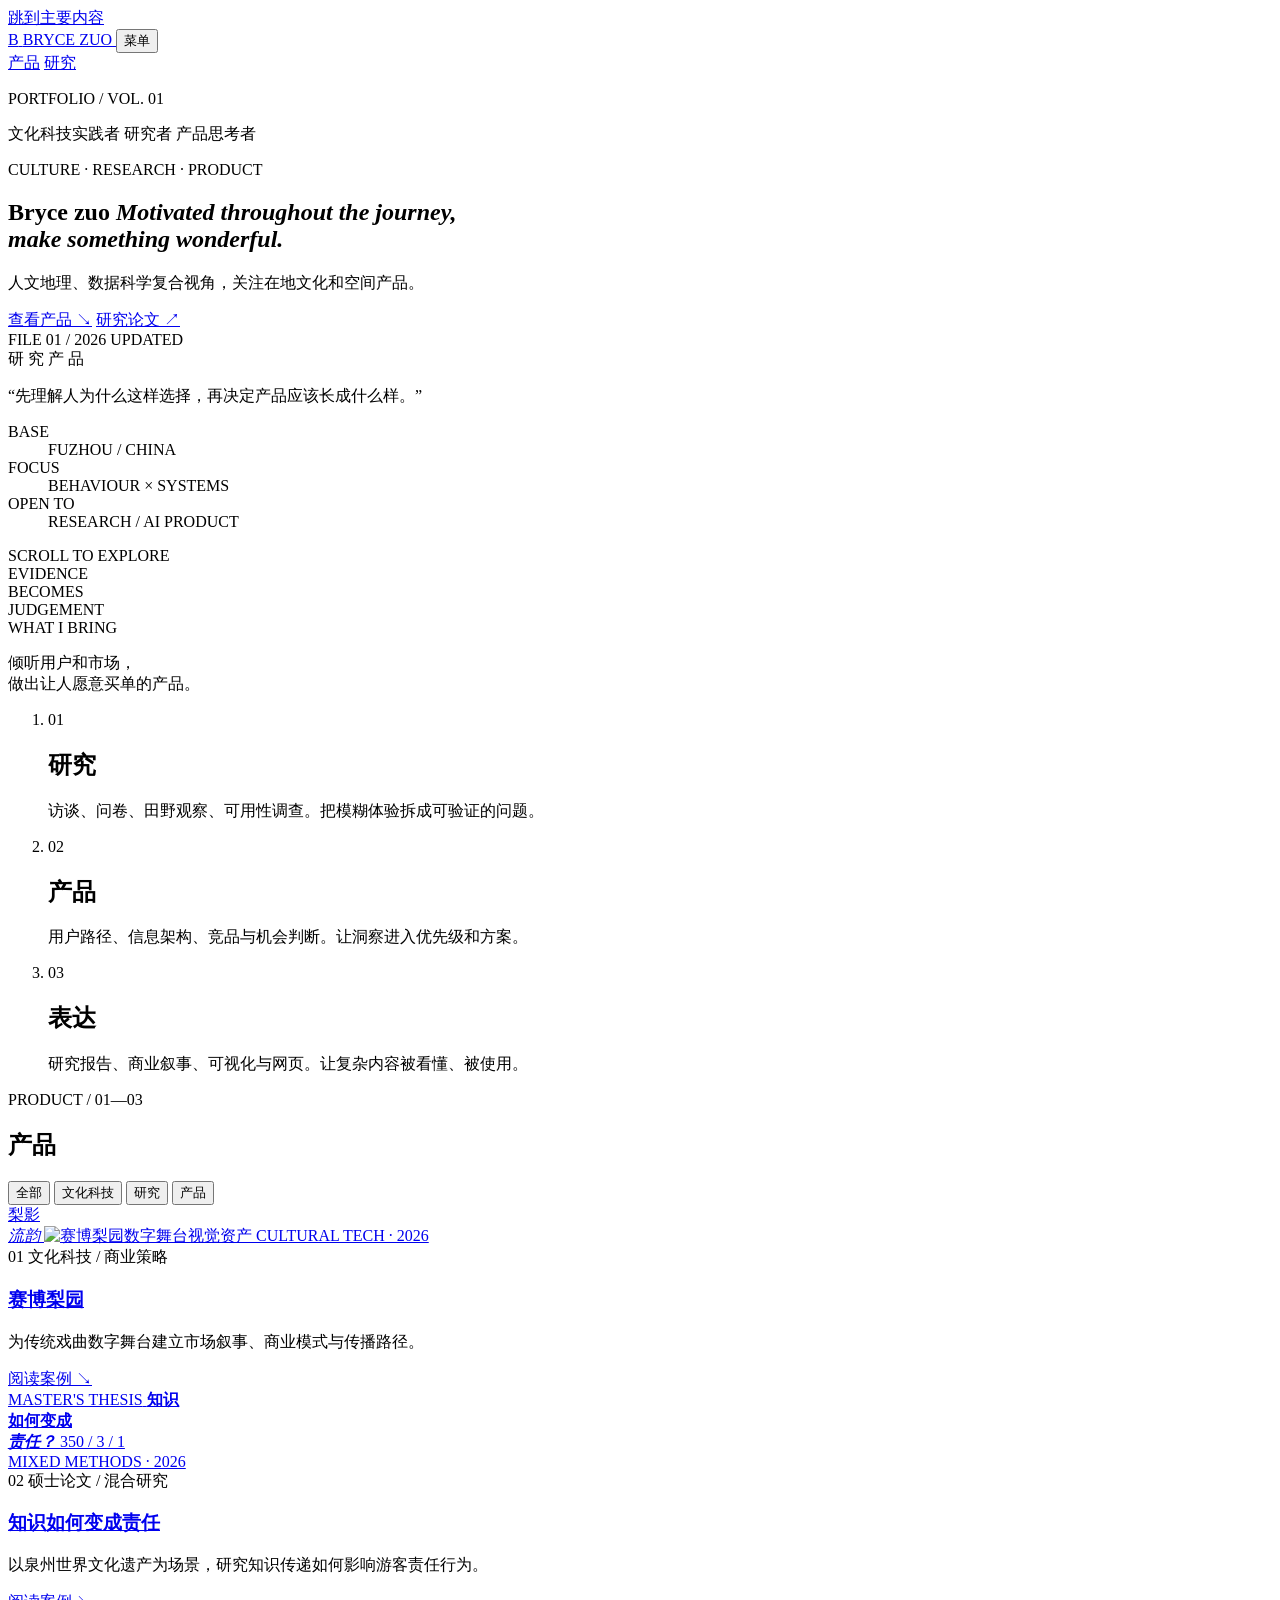
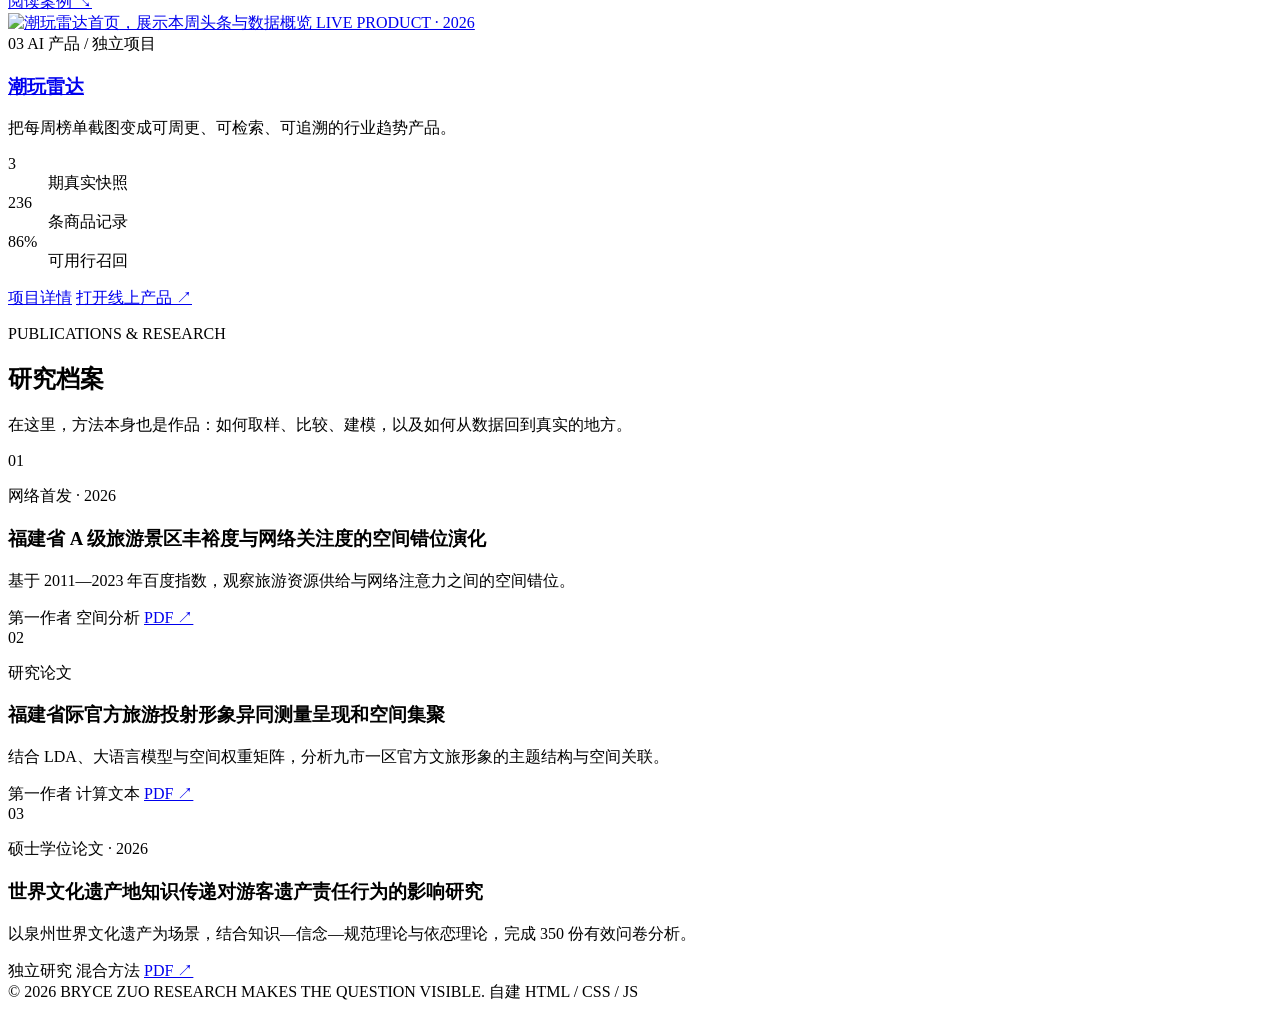
==== index.html @ c445d7d6 "Create index.html" ====
<!doctype html>
<html lang="zh-CN">
<head>
  <meta charset="utf-8">
  <meta name="viewport" content="width=device-width, initial-scale=1">
  <meta name="description" content="Bryce zuo 的个人作品集：文化、研究与产品。">
  <meta name="theme-color" content="#efe9db">
  <title>Bryce zuo｜文化、研究与产品</title>
  <link rel="icon" href="assets/favicon.svg" type="image/svg+xml">
  <link rel="stylesheet" href="assets/styles.css">
</head>
<body>
  <a class="skip-link" href="#main">跳到主要内容</a>

  <header class="site-header">
    <a class="brand" href="index.html" aria-label="Bryce zuo 作品集首页">
      <span class="brand-mark">B</span>
      <span class="brand-name">BRYCE ZUO</span>
    </a>
    <button class="menu-toggle" type="button" aria-expanded="false" aria-controls="site-nav">
      <span>菜单</span>
      <span class="menu-icon" aria-hidden="true"></span>
    </button>
    <nav class="site-nav" id="site-nav" aria-label="主导航">
      <a href="#work">产品</a>
      <a href="#research">研究</a>
    </nav>
    <p class="header-index" aria-hidden="true">PORTFOLIO / VOL. 01</p>
  </header>

  <main id="main">
    <section class="hero" aria-labelledby="hero-title">
      <div class="hero-grid">
        <div class="hero-kicker reveal">
          <span>文化科技实践者</span>
          <span>研究者</span>
          <span>产品思考者</span>
        </div>
        <div class="hero-copy">
          <p class="eyebrow reveal">CULTURE · RESEARCH · PRODUCT</p>
          <h1 id="hero-title" class="hero-title">
            <span class="hero-name reveal">Bryce zuo</span>
            <em class="reveal">Motivated throughout the journey,<br>make something wonderful.</em>
          </h1>
          <p class="hero-summary reveal">人文地理、数据科学复合视角，关注在地文化和空间产品。</p>
          <div class="hero-actions reveal">
            <a class="text-link text-link--strong" href="#work">查看产品 <span aria-hidden="true">↘</span></a>
            <a class="text-link" href="#research">研究论文 <span aria-hidden="true">↗</span></a>
          </div>
        </div>

        <aside class="hero-dossier reveal" aria-label="作品集摘要">
          <div class="dossier-top">
            <span>FILE 01 / 2026</span>
            <span class="live-dot"><i aria-hidden="true"></i> UPDATED</span>
          </div>
          <div class="dossier-seal" aria-hidden="true">
            <span>研</span>
            <span>究</span>
            <span>产</span>
            <span>品</span>
          </div>
          <p class="dossier-quote">“先理解人为什么这样选择，再决定产品应该长成什么样。”</p>
          <dl class="dossier-facts">
            <div><dt>BASE</dt><dd>FUZHOU / CHINA</dd></div>
            <div><dt>FOCUS</dt><dd>BEHAVIOUR × SYSTEMS</dd></div>
            <div><dt>OPEN TO</dt><dd>RESEARCH / AI PRODUCT</dd></div>
          </dl>
        </aside>

        <div class="hero-scroll reveal" aria-hidden="true">
          <span>SCROLL TO EXPLORE</span>
          <i></i>
        </div>
      </div>
      <div class="hero-watermark" aria-hidden="true">EVIDENCE<br>BECOMES<br>JUDGEMENT</div>
    </section>

    <section class="proof-strip" aria-label="能力证据">
      <div class="proof-intro reveal">
        <span>WHAT I BRING</span>
        <p>倾听用户和市场，<br>做出让人愿意买单的产品。</p>
      </div>
      <ol class="proof-list">
        <li class="reveal">
          <span class="proof-no">01</span>
          <h2>研究</h2>
          <p>访谈、问卷、田野观察、可用性调查。把模糊体验拆成可验证的问题。</p>
        </li>
        <li class="reveal">
          <span class="proof-no">02</span>
          <h2>产品</h2>
          <p>用户路径、信息架构、竞品与机会判断。让洞察进入优先级和方案。</p>
        </li>
        <li class="reveal">
          <span class="proof-no">03</span>
          <h2>表达</h2>
          <p>研究报告、商业叙事、可视化与网页。让复杂内容被看懂、被使用。</p>
        </li>
      </ol>
    </section>

    <section class="work-section" id="work" aria-labelledby="work-title">
      <div class="section-head">
        <div>
          <p class="eyebrow reveal">PRODUCT / 01—03</p>
          <h2 id="work-title" class="section-title reveal">产品</h2>
        </div>
        <div class="filter-bar reveal" role="group" aria-label="筛选产品">
          <button class="filter-button is-active" type="button" data-filter="all" aria-pressed="true">全部</button>
          <button class="filter-button" type="button" data-filter="culture" aria-pressed="false">文化科技</button>
          <button class="filter-button" type="button" data-filter="research" aria-pressed="false">研究</button>
          <button class="filter-button" type="button" data-filter="product" aria-pressed="false">产品</button>
        </div>
      </div>

      <div class="project-grid">
        <article class="project-card project-card--culture reveal" data-category="culture">
          <a class="project-visual project-visual--cyber" href="work/cyber-liyuan.html">
            <span class="cyber-title" aria-hidden="true">梨影<br><em>流韵</em></span>
            <img src="assets/img/cyber-Image12.webp" alt="赛博梨园数字舞台视觉资产">
            <span class="project-visual-label">CULTURAL TECH · 2026</span>
          </a>
          <div class="project-body">
            <div class="project-topline">
              <span class="project-no">01</span>
              <span>文化科技 / 商业策略</span>
            </div>
            <h3><a href="work/cyber-liyuan.html">赛博梨园</a></h3>
            <p>为传统戏曲数字舞台建立市场叙事、商业模式与传播路径。</p>
            <div class="project-links">
              <a class="text-link text-link--strong" href="work/cyber-liyuan.html">阅读案例 <span aria-hidden="true">↘</span></a>
            </div>
          </div>
        </article>

        <article class="project-card project-card--research reveal" data-category="research">
          <a class="project-visual project-visual--thesis" href="work/heritage.html">
            <div class="thesis-poster" aria-hidden="true">
              <span class="thesis-label">MASTER'S THESIS</span>
              <strong>知识<br>如何变成<br><em>责任？</em></strong>
              <span class="thesis-code">350 / 3 / 1</span>
            </div>
            <span class="project-visual-label">MIXED METHODS · 2026</span>
          </a>
          <div class="project-body">
            <div class="project-topline">
              <span class="project-no">02</span>
              <span>硕士论文 / 混合研究</span>
            </div>
            <h3><a href="work/heritage.html">知识如何变成责任</a></h3>
            <p>以泉州世界文化遗产为场景，研究知识传递如何影响游客责任行为。</p>
            <div class="project-links">
              <a class="text-link text-link--strong" href="work/heritage.html">阅读案例 <span aria-hidden="true">↘</span></a>
            </div>
          </div>
        </article>

        <article class="project-card project-card--feature reveal" data-category="product">
          <a class="project-visual project-visual--toy" href="work/toy-radar.html">
            <img src="assets/img/toy-radar-home.png" alt="潮玩雷达首页，展示本周头条与数据概览">
            <span class="project-visual-label">LIVE PRODUCT · 2026</span>
          </a>
          <div class="project-body">
            <div class="project-topline">
              <span class="project-no">03</span>
              <span>AI 产品 / 独立项目</span>
            </div>
            <h3><a href="work/toy-radar.html">潮玩雷达</a></h3>
            <p>把每周榜单截图变成可周更、可检索、可追溯的行业趋势产品。</p>
            <dl class="project-metrics">
              <div><dt>3</dt><dd>期真实快照</dd></div>
              <div><dt>236</dt><dd>条商品记录</dd></div>
              <div><dt>86%</dt><dd>可用行召回</dd></div>
            </dl>
            <div class="project-links">
              <a class="text-link text-link--strong" href="work/toy-radar.html">项目详情</a>
              <a class="text-link" href="https://coldplayyys.github.io/toy-radar/" target="_blank" rel="noreferrer">打开线上产品 ↗</a>
            </div>
          </div>
        </article>
      </div>
    </section>

    <section class="research-section" id="research" aria-labelledby="research-title">
      <div class="section-head section-head--research">
        <div>
          <p class="eyebrow reveal">PUBLICATIONS & RESEARCH</p>
          <h2 id="research-title" class="section-title reveal">研究档案</h2>
        </div>
        <p class="section-deck reveal">在这里，方法本身也是作品：如何取样、比较、建模，以及如何从数据回到真实的地方。</p>
      </div>
      <div class="research-list">
        <article class="research-item reveal">
          <span class="research-no">01</span>
          <div class="research-main">
            <p class="research-status">网络首发 · 2026</p>
            <h3>福建省 A 级旅游景区丰裕度与网络关注度的空间错位演化</h3>
            <p>基于 2011—2023 年百度指数，观察旅游资源供给与网络注意力之间的空间错位。</p>
          </div>
          <div class="research-meta">
            <span>第一作者</span>
            <span>空间分析</span>
            <a href="assets/docs/spatial-mismatch-paper.pdf" target="_blank">PDF ↗</a>
          </div>
        </article>
        <article class="research-item reveal">
          <span class="research-no">02</span>
          <div class="research-main">
            <p class="research-status">研究论文</p>
            <h3>福建省际官方旅游投射形象异同测量呈现和空间集聚</h3>
            <p>结合 LDA、大语言模型与空间权重矩阵，分析九市一区官方文旅形象的主题结构与空间关联。</p>
          </div>
          <div class="research-meta">
            <span>第一作者</span>
            <span>计算文本</span>
            <a href="assets/docs/tourism-image-paper.pdf" target="_blank">PDF ↗</a>
          </div>
        </article>
        <article class="research-item reveal">
          <span class="research-no">03</span>
          <div class="research-main">
            <p class="research-status">硕士学位论文 · 2026</p>
            <h3>世界文化遗产地知识传递对游客遗产责任行为的影响研究</h3>
            <p>以泉州世界文化遗产为场景，结合知识—信念—规范理论与依恋理论，完成 350 份有效问卷分析。</p>
          </div>
          <div class="research-meta">
            <span>独立研究</span>
            <span>混合方法</span>
            <a href="assets/docs/local-knowledge-paper.pdf" target="_blank">PDF ↗</a>
          </div>
        </article>
      </div>
    </section>

  </main>

  <footer class="site-footer">
    <span>© <span id="year">2026</span> BRYCE ZUO</span>
    <span>RESEARCH MAKES THE QUESTION VISIBLE.</span>
    <span>自建 HTML / CSS / JS</span>
  </footer>

  <script src="assets/script.js"></script>
</body>
</html>
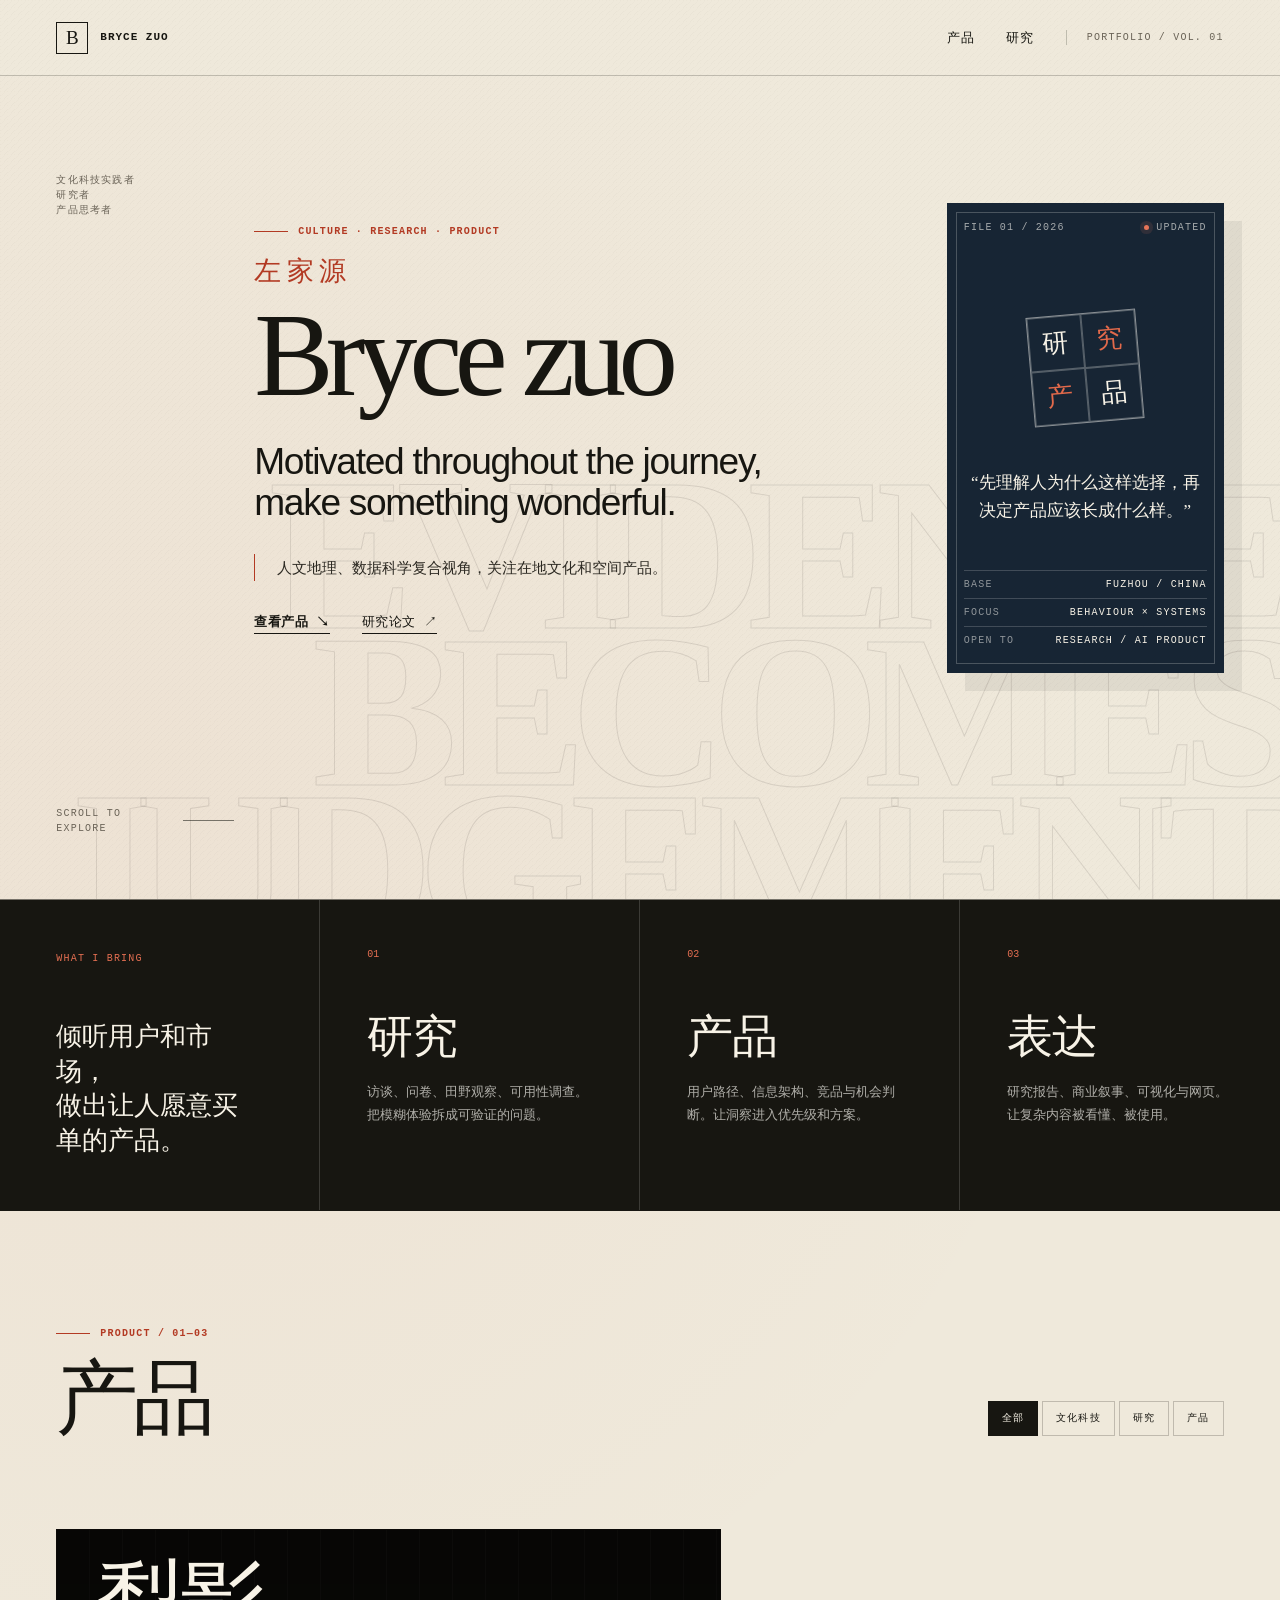
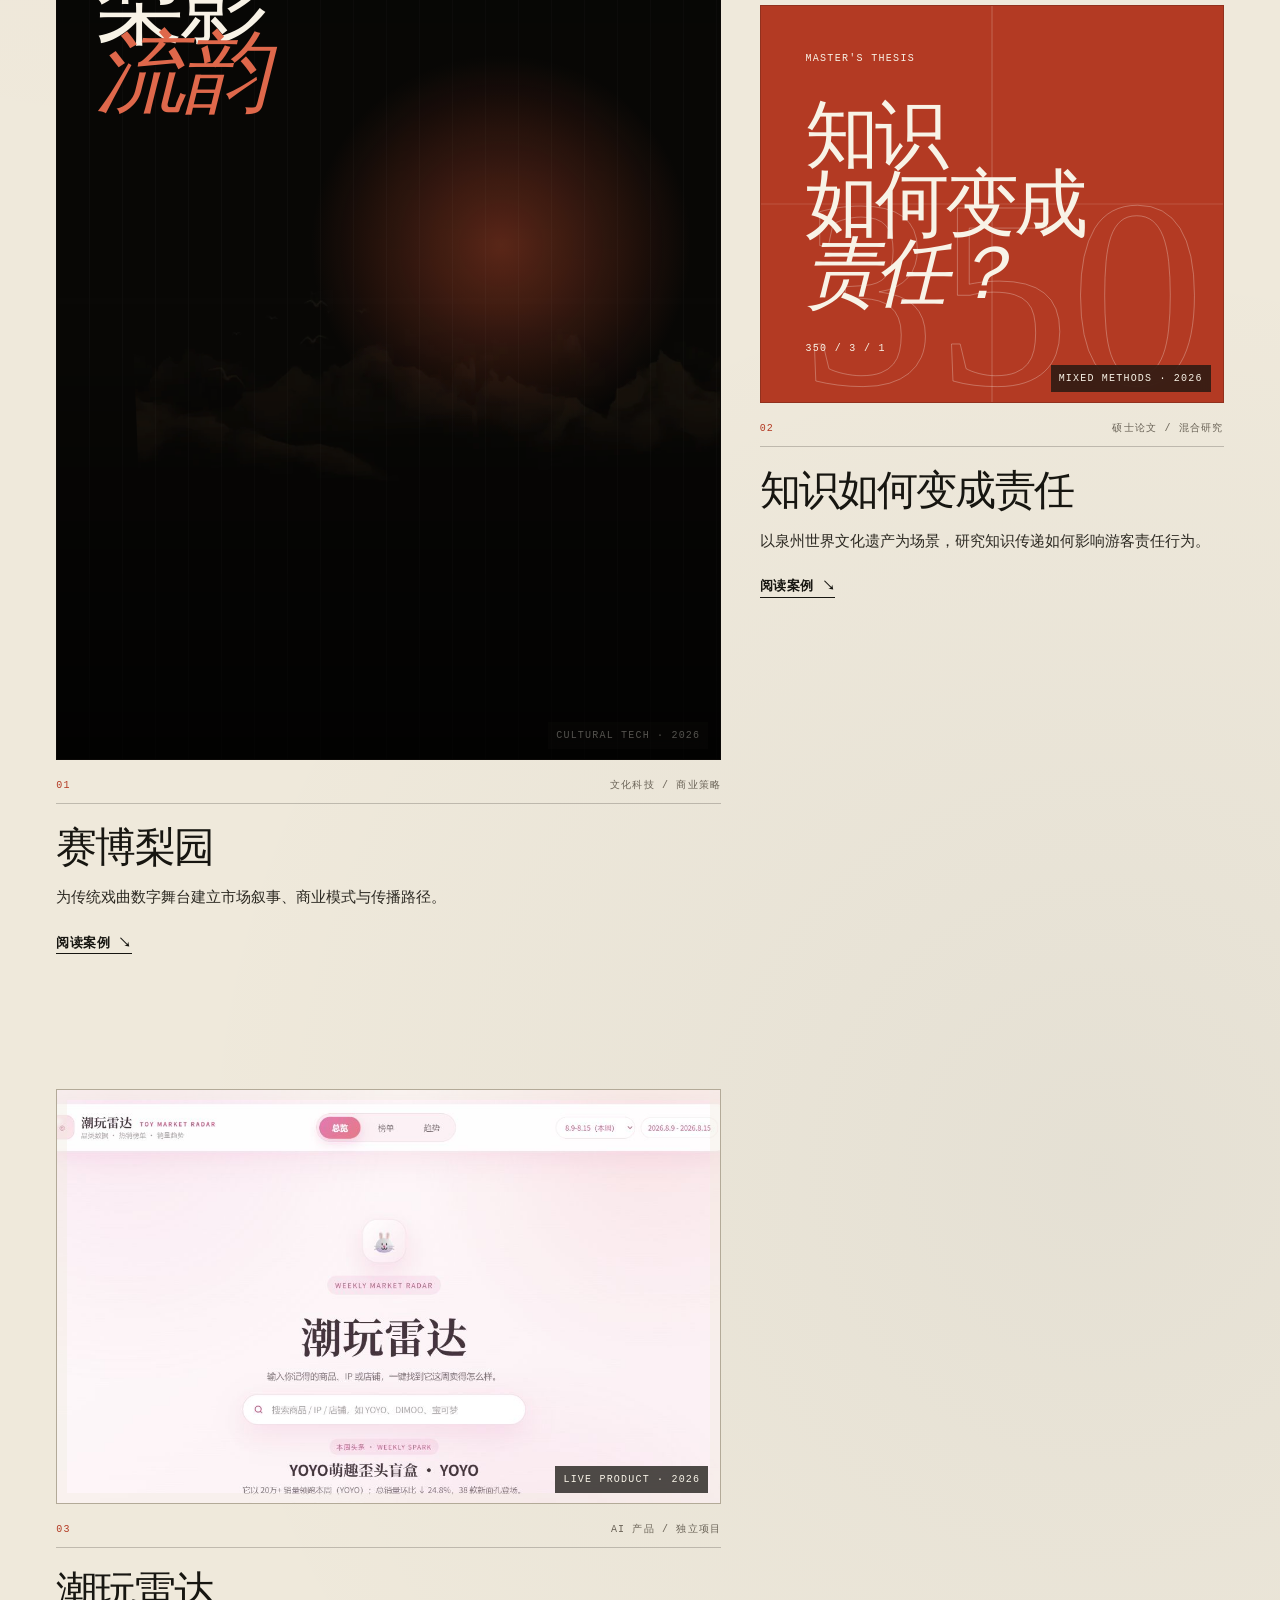
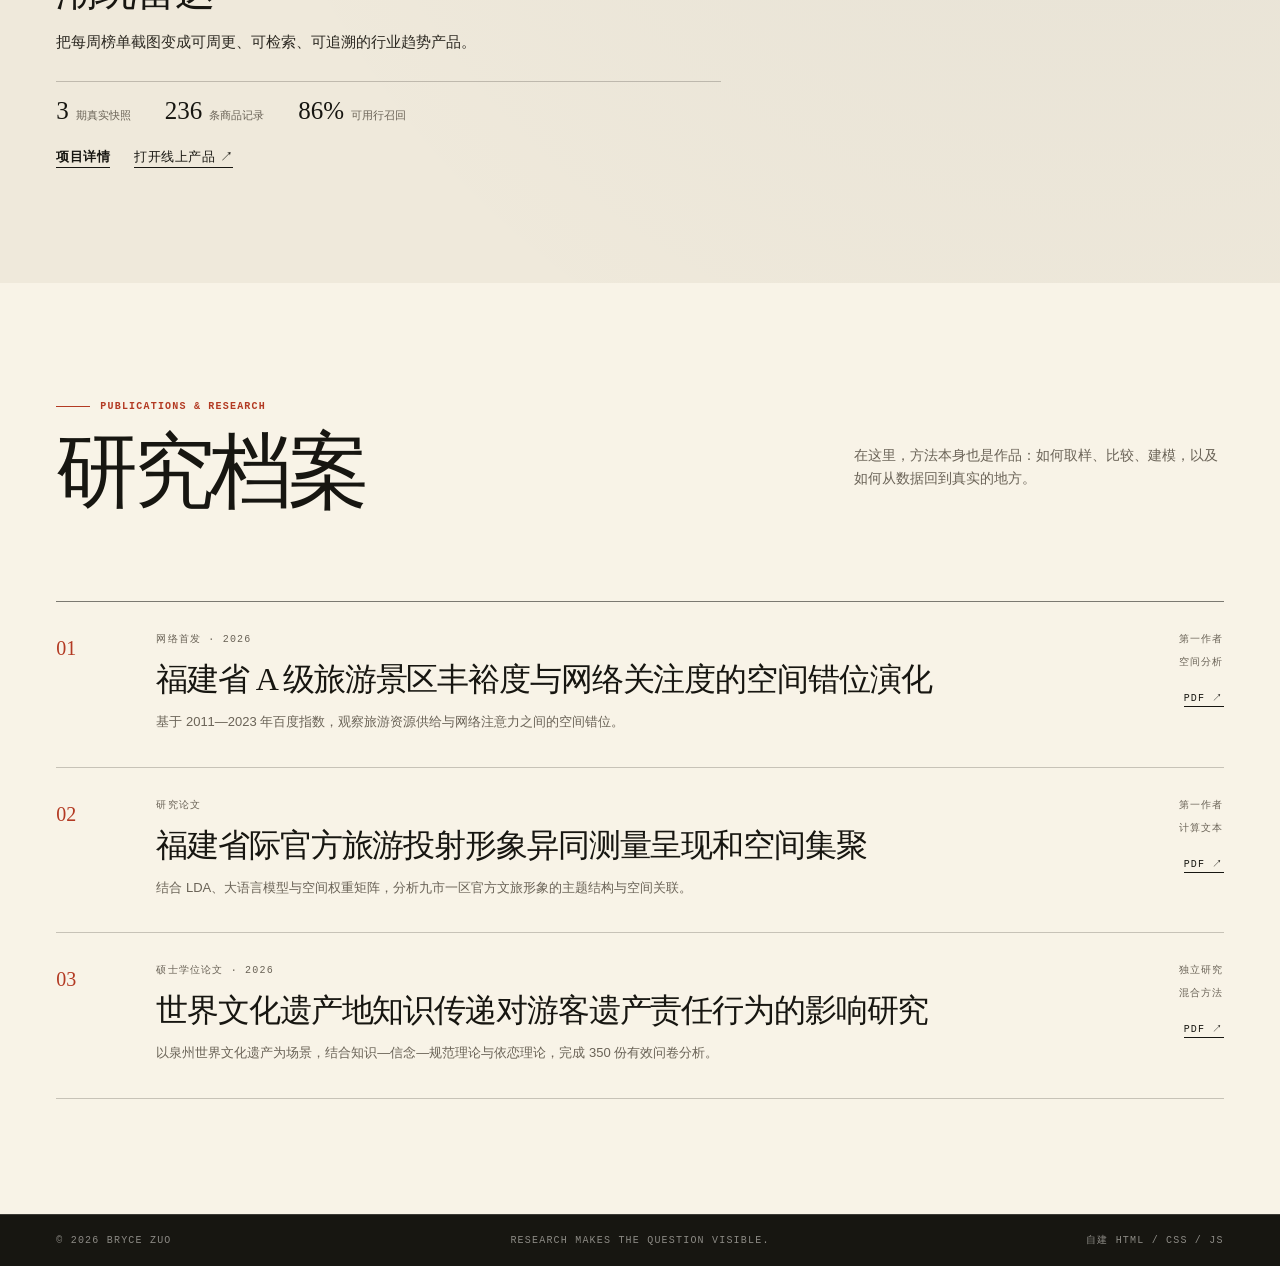
==== commit dbdba091: "Update index.html" ====
--- a/index.html
+++ b/index.html
@@ -39,6 +39,7 @@
         <div class="hero-copy">
           <p class="eyebrow reveal">CULTURE · RESEARCH · PRODUCT</p>
           <h1 id="hero-title" class="hero-title">
+            <span class="hero-cn reveal" style="display:block; margin-bottom:16px; font-family:var(--serif); font-size:clamp(1.25rem,2.1vw,1.95rem); font-weight:500; letter-spacing:0.2em; color:var(--accent);">左家源</span>
             <span class="hero-name reveal">Bryce zuo</span>
             <em class="reveal">Motivated throughout the journey,<br>make something wonderful.</em>
           </h1>
--- a/assets/styles.css
+++ b/assets/styles.css
@@ -0,0 +1,2020 @@
+:root {
+  --paper: #efe9db;
+  --paper-light: #f8f3e7;
+  --paper-deep: #dfd4bf;
+  --ink: #171611;
+  --ink-soft: #2c2922;
+  --muted: #6a6357;
+  --line: rgba(23, 22, 17, 0.22);
+  --line-strong: rgba(23, 22, 17, 0.55);
+  --accent: #b33a23;
+  --accent-dark: #9d2e1b;
+  --blue: #24384b;
+  --blue-deep: #172534;
+  --sand: #b19768;
+  --white: #fffdf7;
+  --serif: "Iowan Old Style", "Noto Serif CJK SC", "Source Han Serif SC", "Songti SC", STSong, SimSun, serif;
+  --sans: Optima, Candara, "Avenir Next", "PingFang SC", "Microsoft YaHei", sans-serif;
+  --mono: "Cascadia Mono", "SFMono-Regular", Consolas, monospace;
+  --page-pad: clamp(20px, 4.4vw, 72px);
+  --header-h: 76px;
+  --ease: cubic-bezier(0.22, 1, 0.36, 1);
+}
+
+*,
+*::before,
+*::after {
+  box-sizing: border-box;
+}
+
+html {
+  scroll-behavior: smooth;
+  scroll-padding-top: calc(var(--header-h) + 20px);
+}
+
+body {
+  margin: 0;
+  color: var(--ink);
+  background:
+    radial-gradient(circle at 13% 18%, rgba(200, 71, 46, 0.045), transparent 25%),
+    radial-gradient(circle at 86% 62%, rgba(36, 56, 75, 0.05), transparent 31%),
+    var(--paper);
+  font-family: var(--sans);
+  font-size: 16px;
+  line-height: 1.65;
+  text-rendering: optimizeLegibility;
+  overflow-x: hidden;
+}
+
+body::before {
+  content: "";
+  position: fixed;
+  inset: 0;
+  pointer-events: none;
+  z-index: 1000;
+  opacity: 0.19;
+  background-image:
+    repeating-radial-gradient(circle at 0 0, transparent 0, rgba(20, 18, 13, 0.12) 0.55px, transparent 0.9px, transparent 4px);
+  background-size: 7px 7px;
+  mix-blend-mode: multiply;
+}
+
+::selection {
+  color: var(--white);
+  background: var(--accent);
+}
+
+img {
+  display: block;
+  max-width: 100%;
+}
+
+a {
+  color: inherit;
+  text-decoration: none;
+}
+
+button,
+input,
+textarea {
+  font: inherit;
+}
+
+button {
+  color: inherit;
+}
+
+h1,
+h2,
+h3,
+p,
+dl,
+dd {
+  margin: 0;
+}
+
+ul,
+ol {
+  margin: 0;
+  padding: 0;
+  list-style: none;
+}
+
+.skip-link {
+  position: fixed;
+  top: 10px;
+  left: 10px;
+  z-index: 1200;
+  padding: 10px 14px;
+  color: var(--white);
+  background: var(--ink);
+  transform: translateY(-150%);
+  transition: transform 180ms ease;
+}
+
+.skip-link:focus {
+  transform: translateY(0);
+}
+
+.site-header {
+  position: sticky;
+  top: 0;
+  z-index: 100;
+  height: var(--header-h);
+  display: grid;
+  grid-template-columns: auto 1fr auto;
+  align-items: center;
+  gap: 32px;
+  padding: 0 var(--page-pad);
+  background: rgba(239, 233, 219, 0.9);
+  border-bottom: 1px solid var(--line);
+  backdrop-filter: blur(14px);
+}
+
+.brand {
+  display: inline-flex;
+  align-items: center;
+  gap: 12px;
+  min-width: max-content;
+}
+
+.brand-mark {
+  width: 32px;
+  height: 32px;
+  display: grid;
+  place-items: center;
+  border: 1px solid var(--ink);
+  font-family: var(--serif);
+  font-size: 19px;
+  line-height: 1;
+  transition: color 220ms ease, background 220ms ease;
+}
+
+.brand:hover .brand-mark,
+.brand:focus-visible .brand-mark {
+  color: var(--paper-light);
+  background: var(--ink);
+}
+
+.brand-name,
+.header-index,
+.eyebrow,
+.hero-kicker,
+.proof-intro > span,
+.project-topline,
+.project-visual-label,
+.dossier-top,
+.dossier-facts,
+.hero-scroll,
+.site-footer,
+.filter-button,
+.process-no,
+.research-status,
+.research-meta,
+.contact-top,
+.case-meta,
+.case-aside,
+.case-kicker,
+.case-bottom-nav {
+  font-family: var(--mono);
+  font-size: 10px;
+  letter-spacing: 0.12em;
+  line-height: 1.5;
+  text-transform: uppercase;
+}
+
+.brand-name {
+  font-size: 11px;
+  font-weight: 700;
+  letter-spacing: 0.09em;
+}
+
+.site-nav {
+  justify-self: end;
+  display: flex;
+  align-items: center;
+  gap: clamp(18px, 2.4vw, 36px);
+}
+
+.site-nav a {
+  position: relative;
+  font-size: 13px;
+  letter-spacing: 0.08em;
+}
+
+.site-nav a::after {
+  content: "";
+  position: absolute;
+  left: 0;
+  right: 100%;
+  bottom: -6px;
+  height: 1px;
+  background: currentColor;
+  transition: right 240ms var(--ease);
+}
+
+.site-nav a:hover::after,
+.site-nav a:focus-visible::after {
+  right: 0;
+}
+
+.site-nav .nav-contact {
+  padding: 7px 14px;
+  color: var(--paper-light);
+  background: var(--ink);
+  border: 1px solid var(--ink);
+}
+
+.site-nav .nav-contact::after {
+  display: none;
+}
+
+.site-nav .nav-contact:hover,
+.site-nav .nav-contact:focus-visible {
+  color: var(--ink);
+  background: transparent;
+}
+
+.header-index {
+  justify-self: end;
+  padding-left: 20px;
+  color: var(--muted);
+  border-left: 1px solid var(--line);
+  white-space: nowrap;
+}
+
+.menu-toggle {
+  display: none;
+  margin-left: auto;
+  padding: 8px 0;
+  background: none;
+  border: 0;
+}
+
+.menu-icon,
+.menu-icon::before {
+  display: block;
+  width: 24px;
+  height: 1px;
+  background: currentColor;
+  transition: transform 220ms ease;
+}
+
+.menu-icon {
+  position: relative;
+}
+
+.menu-icon::before {
+  content: "";
+  position: absolute;
+  top: -7px;
+}
+
+.menu-toggle[aria-expanded="true"] .menu-icon {
+  transform: rotate(45deg);
+}
+
+.menu-toggle[aria-expanded="true"] .menu-icon::before {
+  top: 0;
+  transform: rotate(90deg);
+}
+
+.hero {
+  position: relative;
+  min-height: calc(100svh - var(--header-h));
+  padding: clamp(52px, 7vw, 108px) var(--page-pad) 46px;
+  overflow: hidden;
+  border-bottom: 1px solid var(--line-strong);
+}
+
+.hero-grid {
+  position: relative;
+  z-index: 2;
+  display: grid;
+  grid-template-columns: repeat(12, minmax(0, 1fr));
+  gap: 20px;
+  min-height: clamp(620px, calc(100svh - 230px), 820px);
+}
+
+.hero-kicker {
+  grid-column: 1 / 3;
+  align-self: start;
+  display: flex;
+  flex-direction: column;
+  padding-top: 7px;
+  color: var(--muted);
+}
+
+.hero-copy {
+  grid-column: 3 / 10;
+  align-self: center;
+  padding-bottom: 2vh;
+}
+
+.eyebrow {
+  display: flex;
+  align-items: center;
+  gap: 10px;
+  color: var(--accent);
+  font-weight: 700;
+}
+
+.eyebrow::before {
+  content: "";
+  width: 34px;
+  height: 1px;
+  background: currentColor;
+}
+
+.hero-title {
+  margin-top: 20px;
+  font-family: var(--serif);
+  font-weight: 500;
+  line-height: 0.93;
+  letter-spacing: -0.055em;
+}
+
+.hero-title > span {
+  display: block;
+  font-size: clamp(5.4rem, 12vw, 11.8rem);
+}
+
+.hero-title .hero-name {
+  font-size: clamp(4rem, 9.3vw, 9.6rem);
+  letter-spacing: -0.065em;
+  white-space: nowrap;
+}
+
+.hero-title em {
+  display: block;
+  margin-top: clamp(18px, 2.3vw, 34px);
+  max-width: 860px;
+  font-family: var(--sans);
+  font-size: clamp(1.65rem, 2.9vw, 3.05rem);
+  font-style: normal;
+  font-weight: 400;
+  line-height: 1.12;
+  letter-spacing: -0.035em;
+}
+
+.hero-summary {
+  max-width: 570px;
+  margin-top: 30px;
+  padding-left: 22px;
+  color: var(--ink-soft);
+  font-size: clamp(14px, 1.2vw, 17px);
+  line-height: 1.8;
+  border-left: 1px solid var(--accent);
+}
+
+.hero-actions {
+  display: flex;
+  flex-wrap: wrap;
+  gap: 12px 32px;
+  margin-top: 30px;
+}
+
+.text-link {
+  display: inline-flex;
+  align-items: center;
+  gap: 8px;
+  font-size: 13px;
+  letter-spacing: 0.04em;
+  border-bottom: 1px solid currentColor;
+  transition: color 180ms ease, border-color 180ms ease;
+}
+
+.text-link:hover,
+.text-link:focus-visible {
+  color: var(--accent);
+}
+
+.text-link--strong {
+  font-weight: 700;
+}
+
+.text-link span {
+  transition: transform 220ms var(--ease);
+}
+
+.text-link:hover span {
+  transform: translate(3px, 3px);
+}
+
+.hero-dossier {
+  grid-column: 10 / 13;
+  align-self: center;
+  position: relative;
+  min-height: 470px;
+  padding: 16px;
+  color: var(--paper-light);
+  background: var(--blue-deep);
+  border: 1px solid var(--blue-deep);
+  box-shadow: 18px 18px 0 rgba(23, 22, 17, 0.07);
+  transform: rotate(1.2deg);
+}
+
+.hero-dossier::after {
+  content: "";
+  position: absolute;
+  inset: 8px;
+  border: 1px solid rgba(255, 253, 247, 0.22);
+  pointer-events: none;
+}
+
+.dossier-top {
+  position: relative;
+  z-index: 2;
+  display: flex;
+  justify-content: space-between;
+  color: rgba(255, 253, 247, 0.62);
+}
+
+.live-dot {
+  display: inline-flex;
+  align-items: center;
+  gap: 7px;
+}
+
+.live-dot i {
+  width: 5px;
+  height: 5px;
+  background: #e57458;
+  border-radius: 50%;
+  box-shadow: 0 0 0 4px rgba(229, 116, 88, 0.12);
+}
+
+.dossier-seal {
+  display: grid;
+  grid-template-columns: repeat(2, 54px);
+  gap: 0;
+  width: max-content;
+  margin: 78px auto 46px;
+  border: 1px solid rgba(255, 253, 247, 0.5);
+  transform: rotate(-5deg);
+}
+
+.dossier-seal span {
+  width: 54px;
+  height: 54px;
+  display: grid;
+  place-items: center;
+  font-family: var(--serif);
+  font-size: 26px;
+  border: 1px solid rgba(255, 253, 247, 0.28);
+}
+
+.dossier-seal span:nth-child(2),
+.dossier-seal span:nth-child(3) {
+  color: #e36a4b;
+}
+
+.dossier-quote {
+  position: relative;
+  z-index: 2;
+  max-width: 245px;
+  margin: 0 auto 30px;
+  font-family: var(--serif);
+  font-size: 17px;
+  line-height: 1.65;
+  text-align: center;
+}
+
+.dossier-facts {
+  position: relative;
+  z-index: 2;
+  position: absolute;
+  left: 16px;
+  right: 16px;
+  bottom: 18px;
+}
+
+.dossier-facts div {
+  display: flex;
+  justify-content: space-between;
+  padding: 6px 0;
+  border-top: 1px solid rgba(255, 253, 247, 0.18);
+}
+
+.dossier-facts dt {
+  color: rgba(255, 253, 247, 0.52);
+}
+
+.dossier-facts dd {
+  text-align: right;
+}
+
+.hero-scroll {
+  grid-column: 1 / 3;
+  align-self: end;
+  display: flex;
+  align-items: center;
+  gap: 14px;
+  color: var(--muted);
+}
+
+.hero-scroll i {
+  width: 56px;
+  height: 1px;
+  background: var(--line-strong);
+}
+
+.hero-watermark {
+  position: absolute;
+  right: -0.03em;
+  bottom: -0.22em;
+  z-index: 0;
+  color: transparent;
+  font-family: var(--serif);
+  font-size: clamp(6rem, 17vw, 17rem);
+  font-weight: 700;
+  line-height: 0.72;
+  letter-spacing: -0.075em;
+  text-align: right;
+  -webkit-text-stroke: 1px rgba(23, 22, 17, 0.11);
+  pointer-events: none;
+}
+
+.proof-strip {
+  display: grid;
+  grid-template-columns: 3fr 9fr;
+  gap: 0;
+  color: var(--paper-light);
+  background: var(--ink);
+  border-bottom: 1px solid var(--ink);
+}
+
+.proof-intro {
+  display: flex;
+  flex-direction: column;
+  justify-content: space-between;
+  gap: 54px;
+  padding: clamp(34px, 4vw, 58px) var(--page-pad);
+  border-right: 1px solid rgba(255, 253, 247, 0.16);
+}
+
+.proof-intro > span {
+  color: #e46f52;
+}
+
+.proof-intro p {
+  max-width: 260px;
+  font-family: var(--serif);
+  font-size: clamp(20px, 2vw, 29px);
+  line-height: 1.35;
+}
+
+.proof-list {
+  display: grid;
+  grid-template-columns: repeat(3, 1fr);
+}
+
+.proof-list li {
+  min-height: 280px;
+  padding: clamp(28px, 3.7vw, 54px);
+  border-right: 1px solid rgba(255, 253, 247, 0.16);
+}
+
+.proof-list li:last-child {
+  border-right: 0;
+}
+
+.proof-no {
+  display: block;
+  color: #e46f52;
+  font-family: var(--mono);
+  font-size: 10px;
+}
+
+.proof-list h2 {
+  margin-top: 50px;
+  font-family: var(--serif);
+  font-size: clamp(34px, 3.6vw, 56px);
+  font-weight: 500;
+  line-height: 1;
+  letter-spacing: -0.04em;
+}
+
+.proof-list p {
+  max-width: 260px;
+  margin-top: 20px;
+  color: rgba(255, 253, 247, 0.66);
+  font-size: 13px;
+  line-height: 1.8;
+}
+
+.work-section,
+.research-section {
+  padding: clamp(84px, 9vw, 148px) var(--page-pad);
+}
+
+.section-head {
+  display: flex;
+  justify-content: space-between;
+  align-items: flex-end;
+  gap: 34px;
+  margin-bottom: clamp(50px, 7vw, 92px);
+}
+
+.section-title {
+  margin-top: 18px;
+  font-family: var(--serif);
+  font-size: clamp(3.1rem, 6.4vw, 7.3rem);
+  font-weight: 500;
+  line-height: 0.98;
+  letter-spacing: -0.06em;
+}
+
+.filter-bar {
+  display: flex;
+  flex-wrap: wrap;
+  gap: 4px;
+  padding-bottom: 3px;
+}
+
+.filter-button {
+  padding: 9px 13px;
+  background: transparent;
+  border: 1px solid var(--line);
+  cursor: pointer;
+  transition: color 180ms ease, background 180ms ease, border-color 180ms ease;
+}
+
+.filter-button:hover,
+.filter-button:focus-visible,
+.filter-button.is-active {
+  color: var(--paper-light);
+  background: var(--ink);
+  border-color: var(--ink);
+}
+
+.project-grid {
+  display: grid;
+  grid-template-columns: repeat(12, minmax(0, 1fr));
+  gap: clamp(52px, 7.5vw, 118px) clamp(24px, 3vw, 44px);
+}
+
+.project-card {
+  grid-column: span 5;
+  transition: opacity 260ms ease, transform 260ms ease;
+}
+
+.project-card:nth-child(1),
+.project-card:nth-child(3) {
+  grid-column: span 7;
+}
+
+.project-card:nth-child(2) {
+  padding-top: clamp(32px, 6vw, 94px);
+}
+
+.project-card:nth-child(3) {
+  padding-top: clamp(20px, 3vw, 44px);
+}
+
+.project-card.is-hidden {
+  display: none;
+}
+
+.project-visual {
+  position: relative;
+  display: block;
+  overflow: hidden;
+  background: var(--paper-deep);
+  border: 1px solid var(--line);
+}
+
+.project-visual img {
+  width: 100%;
+  height: 100%;
+  transition: transform 700ms var(--ease), filter 400ms ease;
+}
+
+.project-card:hover .project-visual img {
+  transform: scale(1.025);
+  filter: saturate(0.92) contrast(1.03);
+}
+
+.project-visual--toy,
+.project-visual--joblytic {
+  aspect-ratio: 16 / 10;
+}
+
+.project-visual--toy img,
+.project-visual--joblytic img {
+  object-fit: cover;
+  object-position: top center;
+}
+
+.project-visual--toy::after,
+.project-visual--joblytic::after {
+  content: "";
+  position: absolute;
+  inset: 0;
+  border: 10px solid rgba(239, 233, 219, 0.36);
+  pointer-events: none;
+}
+
+.project-visual--cyber {
+  aspect-ratio: 4 / 5;
+  background:
+    radial-gradient(circle at 67% 38%, rgba(217, 86, 52, 0.4), transparent 28%),
+    #090806;
+}
+
+.project-visual--cyber img {
+  position: absolute;
+  z-index: 1;
+  top: 43%;
+  left: 12%;
+  width: 96%;
+  height: 34%;
+  object-fit: cover;
+  opacity: 0.78;
+  mix-blend-mode: screen;
+  transform: rotate(-2.2deg);
+  transition: transform 700ms var(--ease), opacity 400ms ease;
+}
+
+.project-card:hover .project-visual--cyber img {
+  opacity: 0.92;
+  transform: rotate(-1deg) scale(1.03);
+}
+
+.project-visual--cyber::after {
+  content: "";
+  position: absolute;
+  inset: 0;
+  z-index: 2;
+  background:
+    linear-gradient(180deg, rgba(0, 0, 0, 0.15), transparent 45%, rgba(0, 0, 0, 0.7)),
+    repeating-linear-gradient(90deg, transparent 0 32px, rgba(255, 255, 255, 0.025) 32px 33px);
+  pointer-events: none;
+}
+
+.cyber-title {
+  position: absolute;
+  z-index: 3;
+  top: clamp(18px, 3vw, 40px);
+  left: clamp(18px, 3vw, 40px);
+  color: var(--paper-light);
+  font-family: var(--serif);
+  font-size: clamp(4.5rem, 7vw, 8rem);
+  font-weight: 500;
+  line-height: 0.78;
+  letter-spacing: -0.08em;
+}
+
+.cyber-title em {
+  color: #df684b;
+  font-style: italic;
+  font-weight: 400;
+}
+
+.project-visual--thesis {
+  aspect-ratio: 7 / 6;
+  background: var(--accent);
+}
+
+.project-visual-label {
+  position: absolute;
+  right: 12px;
+  bottom: 10px;
+  z-index: 2;
+  padding: 6px 8px;
+  color: var(--paper-light);
+  background: rgba(23, 22, 17, 0.76);
+  backdrop-filter: blur(6px);
+}
+
+.thesis-poster {
+  position: absolute;
+  inset: 0;
+  display: flex;
+  flex-direction: column;
+  justify-content: space-between;
+  padding: clamp(24px, 3.5vw, 48px);
+  color: var(--paper-light);
+  background:
+    linear-gradient(90deg, transparent 49.8%, rgba(255, 253, 247, 0.24) 50%, transparent 50.2%),
+    linear-gradient(0deg, transparent 49.8%, rgba(255, 253, 247, 0.18) 50%, transparent 50.2%);
+}
+
+.thesis-poster::before {
+  content: "350";
+  position: absolute;
+  right: 18px;
+  bottom: -26px;
+  color: transparent;
+  font-family: var(--serif);
+  font-size: clamp(9rem, 21vw, 22rem);
+  line-height: 1;
+  -webkit-text-stroke: 1px rgba(255, 253, 247, 0.28);
+}
+
+.thesis-label,
+.thesis-code {
+  position: relative;
+  z-index: 1;
+  font-family: var(--mono);
+  font-size: 10px;
+  letter-spacing: 0.13em;
+}
+
+.thesis-poster strong {
+  position: relative;
+  z-index: 1;
+  font-family: var(--serif);
+  font-size: clamp(2.8rem, 5.8vw, 6.5rem);
+  font-weight: 500;
+  line-height: 0.93;
+  letter-spacing: -0.06em;
+}
+
+.thesis-poster em {
+  font-style: italic;
+  font-weight: 400;
+}
+
+.project-body {
+  padding-top: 18px;
+}
+
+.project-topline {
+  display: flex;
+  justify-content: space-between;
+  color: var(--muted);
+  border-bottom: 1px solid var(--line);
+  padding-bottom: 10px;
+}
+
+.project-no {
+  color: var(--accent);
+}
+
+.project-body h3 {
+  margin-top: 22px;
+  font-family: var(--serif);
+  font-size: clamp(2rem, 3.2vw, 3.8rem);
+  font-weight: 500;
+  line-height: 1.06;
+  letter-spacing: -0.045em;
+}
+
+.project-body h3 a {
+  background-image: linear-gradient(var(--accent), var(--accent));
+  background-position: 0 100%;
+  background-repeat: no-repeat;
+  background-size: 0 1px;
+  transition: background-size 320ms var(--ease);
+}
+
+.project-body h3 a:hover,
+.project-body h3 a:focus-visible {
+  background-size: 100% 1px;
+}
+
+.project-body > p {
+  max-width: 600px;
+  margin-top: 16px;
+  color: var(--ink-soft);
+  font-size: 15px;
+}
+
+.project-metrics {
+  display: flex;
+  gap: 34px;
+  margin-top: 26px;
+  padding-top: 16px;
+  border-top: 1px solid var(--line);
+}
+
+.project-metrics div {
+  display: flex;
+  align-items: baseline;
+  gap: 7px;
+}
+
+.project-metrics dt {
+  font-family: var(--serif);
+  font-size: 25px;
+  line-height: 1;
+}
+
+.project-metrics dd {
+  color: var(--muted);
+  font-size: 11px;
+}
+
+.project-links {
+  display: flex;
+  flex-wrap: wrap;
+  gap: 14px 24px;
+  margin-top: 22px;
+}
+
+.process-section {
+  display: grid;
+  grid-template-columns: 5fr 7fr;
+  gap: clamp(50px, 8vw, 130px);
+  padding: clamp(84px, 9vw, 148px) var(--page-pad);
+  color: var(--paper-light);
+  background: var(--blue);
+  border-top: 1px solid var(--ink);
+  border-bottom: 1px solid var(--ink);
+}
+
+.process-intro {
+  align-self: start;
+  position: sticky;
+  top: calc(var(--header-h) + 30px);
+}
+
+.process-section .eyebrow {
+  color: #e67556;
+}
+
+.process-section .section-title {
+  max-width: 630px;
+  font-size: clamp(3rem, 4.9vw, 5.8rem);
+}
+
+.process-note {
+  max-width: 400px;
+  margin-top: 32px;
+  color: rgba(255, 253, 247, 0.64);
+  font-size: 14px;
+}
+
+.process-list li {
+  display: grid;
+  grid-template-columns: 50px 1fr;
+  gap: 20px;
+  padding: 30px 0 35px;
+  border-top: 1px solid rgba(255, 253, 247, 0.22);
+}
+
+.process-list li:last-child {
+  border-bottom: 1px solid rgba(255, 253, 247, 0.22);
+}
+
+.process-no {
+  color: #e67556;
+}
+
+.process-list h3 {
+  font-family: var(--serif);
+  font-size: clamp(28px, 3vw, 44px);
+  font-weight: 500;
+  line-height: 1;
+}
+
+.process-list p {
+  max-width: 500px;
+  margin-top: 13px;
+  color: rgba(255, 253, 247, 0.65);
+  font-size: 14px;
+}
+
+.about-section {
+  display: grid;
+  grid-template-columns: 4fr 8fr;
+  gap: clamp(30px, 7vw, 100px);
+  padding: clamp(90px, 10vw, 170px) var(--page-pad);
+  border-bottom: 1px solid var(--line-strong);
+}
+
+.about-side {
+  display: flex;
+  flex-direction: column;
+  justify-content: space-between;
+  min-height: 380px;
+}
+
+.about-monogram {
+  display: grid;
+  place-items: center;
+  width: clamp(120px, 16vw, 220px);
+  aspect-ratio: 1;
+  font-family: var(--serif);
+  font-size: clamp(4.5rem, 10vw, 10rem);
+  line-height: 1;
+  border: 1px solid var(--ink);
+  border-radius: 50%;
+  transform: rotate(-8deg);
+}
+
+.about-copy .section-title {
+  max-width: 850px;
+}
+
+.about-columns {
+  display: grid;
+  grid-template-columns: repeat(2, 1fr);
+  gap: clamp(24px, 4vw, 60px);
+  margin-top: 45px;
+}
+
+.about-columns p {
+  color: var(--ink-soft);
+  font-size: 15px;
+  line-height: 1.9;
+}
+
+.about-facts {
+  margin-top: 42px;
+}
+
+.about-facts div {
+  display: grid;
+  grid-template-columns: 110px 1fr;
+  gap: 20px;
+  padding: 15px 0;
+  border-top: 1px solid var(--line);
+}
+
+.about-facts div:last-child {
+  border-bottom: 1px solid var(--line);
+}
+
+.about-facts dt {
+  color: var(--muted);
+  font-family: var(--mono);
+  font-size: 10px;
+  letter-spacing: 0.1em;
+}
+
+.about-facts dd {
+  font-size: 14px;
+}
+
+.interest-tags {
+  display: flex;
+  flex-wrap: wrap;
+  gap: 8px;
+  margin-top: 30px;
+}
+
+.interest-tags span {
+  padding: 7px 11px;
+  font-size: 12px;
+  border: 1px solid var(--line);
+}
+
+.research-section {
+  background: var(--paper-light);
+}
+
+.section-head--research {
+  align-items: flex-start;
+}
+
+.section-deck {
+  max-width: 370px;
+  margin-top: 45px;
+  color: var(--muted);
+  font-size: 14px;
+}
+
+.research-list {
+  border-top: 1px solid var(--line-strong);
+}
+
+.research-item {
+  display: grid;
+  grid-template-columns: 70px minmax(0, 1fr) 210px;
+  gap: 30px;
+  align-items: start;
+  padding: 30px 0 34px;
+  border-bottom: 1px solid var(--line);
+}
+
+.research-no {
+  font-family: var(--serif);
+  font-size: 20px;
+  color: var(--accent);
+}
+
+.research-status {
+  color: var(--muted);
+}
+
+.research-main h3 {
+  max-width: 780px;
+  margin-top: 12px;
+  font-family: var(--serif);
+  font-size: clamp(23px, 2.5vw, 39px);
+  font-weight: 500;
+  line-height: 1.25;
+  letter-spacing: -0.035em;
+}
+
+.research-main > p:last-child {
+  max-width: 760px;
+  margin-top: 12px;
+  color: var(--muted);
+  font-size: 13px;
+}
+
+.research-meta {
+  display: flex;
+  flex-direction: column;
+  align-items: flex-end;
+  gap: 8px;
+  color: var(--muted);
+  text-align: right;
+}
+
+.research-meta a {
+  margin-top: 13px;
+  color: var(--ink);
+  border-bottom: 1px solid currentColor;
+}
+
+.research-meta a:hover,
+.research-meta a:focus-visible {
+  color: var(--accent);
+}
+
+.contact-section {
+  padding: clamp(70px, 8vw, 120px) var(--page-pad);
+  color: var(--paper-light);
+  background: var(--ink);
+}
+
+.contact-top {
+  display: flex;
+  justify-content: space-between;
+  gap: 30px;
+  color: rgba(255, 253, 247, 0.56);
+}
+
+.contact-top .eyebrow {
+  color: #e67556;
+}
+
+.contact-title {
+  margin-top: clamp(80px, 10vw, 160px);
+  font-family: var(--serif);
+  font-size: clamp(4rem, 10.5vw, 12rem);
+  font-weight: 500;
+  line-height: 0.93;
+  letter-spacing: -0.065em;
+}
+
+.contact-title em {
+  color: #e67556;
+  font-style: italic;
+  font-weight: 400;
+}
+
+.contact-bottom {
+  display: flex;
+  justify-content: space-between;
+  align-items: flex-end;
+  gap: 30px;
+  margin-top: clamp(70px, 9vw, 140px);
+  padding-top: 20px;
+  border-top: 1px solid rgba(255, 253, 247, 0.22);
+}
+
+.contact-bottom > p {
+  color: rgba(255, 253, 247, 0.58);
+  font-size: 12px;
+}
+
+.contact-links {
+  display: flex;
+  flex-wrap: wrap;
+  gap: 14px 26px;
+}
+
+.contact-links a {
+  font-size: 13px;
+  border-bottom: 1px solid currentColor;
+}
+
+.contact-links a:hover,
+.contact-links a:focus-visible {
+  color: #e67556;
+}
+
+.site-footer {
+  display: grid;
+  grid-template-columns: 1fr auto 1fr;
+  gap: 20px;
+  padding: 18px var(--page-pad);
+  color: rgba(255, 253, 247, 0.5);
+  background: var(--ink);
+  border-top: 1px solid rgba(255, 253, 247, 0.16);
+}
+
+.site-footer span:nth-child(2) {
+  text-align: center;
+}
+
+.site-footer span:last-child {
+  text-align: right;
+}
+
+.reveal {
+  opacity: 0;
+  transform: translateY(24px);
+  transition:
+    opacity 700ms var(--ease),
+    transform 900ms var(--ease);
+}
+
+.reveal.is-visible {
+  opacity: 1;
+  transform: translateY(0);
+}
+
+.hero-title > span,
+.hero-title em {
+  transition-delay: 100ms;
+}
+
+.hero-title em {
+  transition-delay: 180ms;
+}
+
+.hero-summary {
+  transition-delay: 250ms;
+}
+
+.hero-actions {
+  transition-delay: 320ms;
+}
+
+.hero-dossier {
+  transition-delay: 360ms;
+}
+
+/* Shared inner pages */
+.case-page {
+  background: var(--paper);
+}
+
+.case-header {
+  position: sticky;
+  top: 0;
+  z-index: 100;
+  min-height: var(--header-h);
+  display: flex;
+  justify-content: space-between;
+  align-items: center;
+  gap: 20px;
+  padding: 0 var(--page-pad);
+  background: rgba(239, 233, 219, 0.92);
+  border-bottom: 1px solid var(--line);
+  backdrop-filter: blur(14px);
+}
+
+.case-back {
+  display: inline-flex;
+  align-items: center;
+  gap: 10px;
+  font-family: var(--mono);
+  font-size: 10px;
+  letter-spacing: 0.1em;
+  text-transform: uppercase;
+}
+
+.case-back span {
+  transition: transform 220ms var(--ease);
+}
+
+.case-back:hover span {
+  transform: translateX(-4px);
+}
+
+.case-index {
+  font-family: var(--mono);
+  font-size: 10px;
+  letter-spacing: 0.11em;
+  color: var(--muted);
+}
+
+.case-hero {
+  padding: clamp(68px, 9vw, 140px) var(--page-pad) clamp(46px, 6vw, 90px);
+  border-bottom: 1px solid var(--line-strong);
+}
+
+.case-kicker {
+  color: var(--accent);
+}
+
+.case-title {
+  max-width: 1300px;
+  margin-top: 22px;
+  font-family: var(--serif);
+  font-size: clamp(3.4rem, 8.6vw, 10.2rem);
+  font-weight: 500;
+  line-height: 0.94;
+  letter-spacing: -0.065em;
+}
+
+.case-deck {
+  max-width: 780px;
+  margin-top: 34px;
+  font-size: clamp(17px, 1.7vw, 23px);
+  line-height: 1.6;
+}
+
+.case-meta {
+  display: grid;
+  grid-template-columns: repeat(4, 1fr);
+  gap: 20px;
+  margin-top: clamp(50px, 7vw, 100px);
+  padding-top: 16px;
+  color: var(--muted);
+  border-top: 1px solid var(--line);
+}
+
+.case-meta strong {
+  display: block;
+  margin-top: 6px;
+  color: var(--ink);
+  font-family: var(--sans);
+  font-size: 14px;
+  font-weight: 400;
+  letter-spacing: 0;
+  line-height: 1.6;
+  text-transform: none;
+}
+
+.case-image {
+  margin: 0;
+  padding: clamp(30px, 5vw, 76px) var(--page-pad);
+  background: var(--paper-deep);
+  border-bottom: 1px solid var(--line);
+}
+
+.case-image img {
+  width: 100%;
+  max-height: 78vh;
+  object-fit: cover;
+  object-position: top center;
+  border: 1px solid var(--line);
+}
+
+.case-image figcaption {
+  margin-top: 12px;
+  color: var(--muted);
+  font-family: var(--mono);
+  font-size: 10px;
+  letter-spacing: 0.08em;
+}
+
+.case-image--cyber {
+  color: var(--paper-light);
+  background: #0b0a08;
+}
+
+.case-image--cyber img {
+  max-height: 72vh;
+  opacity: 0.88;
+  object-fit: cover;
+  border-color: rgba(255, 253, 247, 0.18);
+}
+
+.case-research-graphic {
+  position: relative;
+  padding: clamp(34px, 5vw, 72px) var(--page-pad);
+  color: var(--paper-light);
+  background:
+    linear-gradient(90deg, transparent 49.9%, rgba(255, 253, 247, 0.08) 50%, transparent 50.1%),
+    var(--accent);
+  border-bottom: 1px solid var(--ink);
+}
+
+.case-research-graphic::before {
+  content: "350";
+  position: absolute;
+  right: 0;
+  bottom: -0.24em;
+  color: transparent;
+  font-family: var(--serif);
+  font-size: clamp(14rem, 34vw, 34rem);
+  line-height: 0.8;
+  letter-spacing: -0.08em;
+  -webkit-text-stroke: 1px rgba(255, 253, 247, 0.22);
+  pointer-events: none;
+}
+
+.model-topline {
+  position: relative;
+  z-index: 1;
+  display: flex;
+  justify-content: space-between;
+  gap: 20px;
+  font-family: var(--mono);
+  font-size: 10px;
+  letter-spacing: 0.1em;
+  text-transform: uppercase;
+}
+
+.model-track {
+  position: relative;
+  z-index: 1;
+  display: grid;
+  grid-template-columns: 1fr auto 1fr auto 1fr auto 1fr;
+  align-items: stretch;
+  gap: 18px;
+  margin-top: clamp(60px, 9vw, 130px);
+}
+
+.model-node {
+  min-height: 150px;
+  display: flex;
+  flex-direction: column;
+  justify-content: space-between;
+  padding: 18px;
+  border: 1px solid rgba(255, 253, 247, 0.55);
+}
+
+.model-node--source,
+.model-node--outcome {
+  background: var(--paper-light);
+  color: var(--ink);
+}
+
+.model-node small {
+  font-family: var(--mono);
+  font-size: 9px;
+  letter-spacing: 0.08em;
+}
+
+.model-node strong {
+  font-family: var(--serif);
+  font-size: clamp(22px, 2.7vw, 40px);
+  font-weight: 500;
+  line-height: 1.1;
+}
+
+.model-arrow {
+  align-self: center;
+  font-family: var(--serif);
+  font-size: 30px;
+}
+
+.model-moderator {
+  position: relative;
+  z-index: 1;
+  width: max-content;
+  margin: 26px auto 0;
+  padding: 12px 24px;
+  color: var(--ink);
+  background: var(--paper-light);
+  text-align: center;
+}
+
+.model-moderator span {
+  display: block;
+  font-family: var(--mono);
+  font-size: 9px;
+  letter-spacing: 0.08em;
+  text-transform: uppercase;
+}
+
+.model-moderator strong {
+  display: block;
+  margin-top: 5px;
+  font-family: var(--serif);
+  font-size: 20px;
+  font-weight: 500;
+}
+
+.case-body {
+  display: grid;
+  grid-template-columns: 3fr 7fr;
+  gap: clamp(30px, 7vw, 120px);
+  padding: clamp(70px, 9vw, 140px) var(--page-pad);
+}
+
+.case-aside {
+  align-self: start;
+  position: sticky;
+  top: calc(var(--header-h) + 30px);
+  color: var(--muted);
+}
+
+.case-aside ol {
+  display: grid;
+  gap: 10px;
+  margin-top: 26px;
+}
+
+.case-aside a:hover {
+  color: var(--accent);
+}
+
+.case-content section {
+  padding: 0 0 clamp(56px, 8vw, 110px);
+}
+
+.case-content section + section {
+  padding-top: 34px;
+  border-top: 1px solid var(--line);
+}
+
+.case-content h2 {
+  font-family: var(--serif);
+  font-size: clamp(2.4rem, 4.7vw, 5.2rem);
+  font-weight: 500;
+  line-height: 1.08;
+  letter-spacing: -0.05em;
+}
+
+.case-content h3 {
+  margin-top: 34px;
+  font-family: var(--serif);
+  font-size: clamp(24px, 2.7vw, 38px);
+  font-weight: 500;
+  letter-spacing: -0.03em;
+}
+
+.case-content p {
+  max-width: 760px;
+  margin-top: 20px;
+  color: var(--ink-soft);
+  font-size: 16px;
+  line-height: 1.9;
+}
+
+.case-content ul {
+  display: grid;
+  gap: 12px;
+  margin-top: 24px;
+}
+
+.case-content li {
+  position: relative;
+  padding-left: 22px;
+  color: var(--ink-soft);
+  font-size: 15px;
+}
+
+.case-content li::before {
+  content: "—";
+  position: absolute;
+  left: 0;
+  color: var(--accent);
+}
+
+.case-callout {
+  margin-top: 34px;
+  padding: 26px;
+  border: 1px solid var(--line-strong);
+  background: var(--paper-light);
+}
+
+.case-callout p {
+  margin-top: 0;
+  font-family: var(--serif);
+  font-size: clamp(20px, 2.5vw, 32px);
+  line-height: 1.5;
+}
+
+.case-facts {
+  display: grid;
+  grid-template-columns: repeat(3, 1fr);
+  gap: 0;
+  margin-top: 34px;
+  border-top: 1px solid var(--line);
+  border-bottom: 1px solid var(--line);
+}
+
+.case-facts div {
+  padding: 22px 18px;
+  border-right: 1px solid var(--line);
+}
+
+.case-facts div:last-child {
+  border-right: 0;
+}
+
+.case-facts dt {
+  color: var(--muted);
+  font-family: var(--mono);
+  font-size: 10px;
+  letter-spacing: 0.08em;
+}
+
+.case-facts dd {
+  margin-top: 8px;
+  font-family: var(--serif);
+  font-size: clamp(28px, 3.6vw, 50px);
+  line-height: 1;
+}
+
+.case-quote {
+  margin-top: 34px;
+  padding-left: 20px;
+  border-left: 2px solid var(--accent);
+}
+
+.case-quote p {
+  margin-top: 0;
+  font-family: var(--serif);
+  font-size: clamp(21px, 2.7vw, 34px);
+  line-height: 1.5;
+}
+
+.case-bottom-nav {
+  display: flex;
+  justify-content: space-between;
+  gap: 30px;
+  padding: 28px var(--page-pad);
+  color: var(--paper-light);
+  background: var(--ink);
+}
+
+.case-bottom-nav a:hover,
+.case-bottom-nav a:focus-visible {
+  color: #e67556;
+}
+
+@media (max-width: 1100px) {
+  .site-header {
+    grid-template-columns: auto 1fr auto;
+  }
+
+  .header-index {
+    display: none;
+  }
+
+  .hero-kicker {
+    grid-column: 1 / 3;
+  }
+
+  .hero-copy {
+    grid-column: 3 / 10;
+  }
+
+  .hero-dossier {
+    grid-column: 10 / 13;
+    min-height: 420px;
+  }
+
+  .dossier-seal {
+    margin-top: 64px;
+  }
+
+  .proof-strip {
+    grid-template-columns: 1fr;
+  }
+
+  .proof-intro {
+    display: grid;
+    grid-template-columns: 1fr 1fr;
+    align-items: end;
+    border-right: 0;
+    border-bottom: 1px solid rgba(255, 253, 247, 0.16);
+  }
+
+  .proof-list li {
+    min-height: 240px;
+  }
+
+  .about-section {
+    grid-template-columns: 3fr 8fr;
+  }
+
+  .case-body {
+    grid-template-columns: 2.5fr 7fr;
+  }
+}
+
+@media (max-width: 820px) {
+  :root {
+    --header-h: 64px;
+  }
+
+  .site-header {
+    grid-template-columns: 1fr auto;
+  }
+
+  .menu-toggle {
+    display: inline-flex;
+    align-items: center;
+    gap: 12px;
+    cursor: pointer;
+  }
+
+  .site-nav {
+    position: absolute;
+    top: 100%;
+    left: 0;
+    right: 0;
+    display: none;
+    flex-direction: column;
+    align-items: stretch;
+    gap: 0;
+    padding: 12px var(--page-pad) 22px;
+    background: var(--paper);
+    border-bottom: 1px solid var(--line-strong);
+  }
+
+  .site-nav.is-open {
+    display: flex;
+  }
+
+  .site-nav a {
+    padding: 13px 0;
+    border-bottom: 1px solid var(--line);
+  }
+
+  .site-nav .nav-contact {
+    margin-top: 12px;
+    text-align: center;
+  }
+
+  .hero {
+    padding-top: 48px;
+  }
+
+  .hero-grid {
+    display: block;
+    min-height: 0;
+  }
+
+  .hero-kicker {
+    flex-direction: row;
+    flex-wrap: wrap;
+    gap: 8px 18px;
+    margin-bottom: 50px;
+  }
+
+  .hero-copy {
+    padding: 0;
+  }
+
+  .hero-title > span {
+    font-size: clamp(4.6rem, 22vw, 8rem);
+  }
+
+  .hero-title .hero-name {
+    font-size: clamp(3rem, 14.2vw, 4.8rem);
+  }
+
+  .hero-title em {
+    font-size: clamp(1.9rem, 7vw, 3rem);
+  }
+
+  .hero-dossier {
+    width: min(100%, 430px);
+    min-height: 390px;
+    margin: 72px 14px 64px 0;
+    transform: rotate(0.8deg);
+  }
+
+  .hero-scroll {
+    display: none;
+  }
+
+  .hero-watermark {
+    font-size: 28vw;
+  }
+
+  .proof-intro {
+    grid-template-columns: 1fr;
+  }
+
+  .proof-list {
+    grid-template-columns: 1fr;
+  }
+
+  .proof-list li {
+    min-height: 0;
+    border-right: 0;
+    border-bottom: 1px solid rgba(255, 253, 247, 0.16);
+  }
+
+  .proof-list h2 {
+    margin-top: 28px;
+  }
+
+  .section-head {
+    display: block;
+  }
+
+  .filter-bar {
+    margin-top: 28px;
+  }
+
+  .project-grid {
+    display: block;
+  }
+
+  .project-card {
+    margin-bottom: 68px;
+  }
+
+  .project-card:nth-child(2),
+  .project-card:nth-child(3) {
+    padding-top: 0;
+  }
+
+  .process-section {
+    grid-template-columns: 1fr;
+  }
+
+  .process-intro {
+    position: static;
+  }
+
+  .about-section {
+    grid-template-columns: 1fr;
+  }
+
+  .about-side {
+    min-height: 0;
+    flex-direction: row;
+    align-items: flex-start;
+  }
+
+  .about-monogram {
+    width: 90px;
+    font-size: 3.4rem;
+  }
+
+  .about-section .section-title {
+    margin-top: 48px;
+  }
+
+  .about-columns {
+    grid-template-columns: 1fr;
+  }
+
+  .section-head--research {
+    display: block;
+  }
+
+  .section-deck {
+    margin-top: 25px;
+  }
+
+  .research-item {
+    grid-template-columns: 40px 1fr;
+    gap: 12px 18px;
+  }
+
+  .research-meta {
+    grid-column: 2;
+    flex-direction: row;
+    flex-wrap: wrap;
+    align-items: center;
+    justify-content: flex-start;
+    margin-top: 4px;
+  }
+
+  .research-meta a {
+    margin-top: 0;
+  }
+
+  .contact-top {
+    display: block;
+  }
+
+  .contact-top span {
+    display: block;
+    margin-top: 10px;
+  }
+
+  .contact-bottom {
+    display: block;
+  }
+
+  .contact-links {
+    margin-top: 25px;
+  }
+
+  .site-footer {
+    grid-template-columns: 1fr;
+    gap: 8px;
+  }
+
+  .site-footer span:nth-child(2),
+  .site-footer span:last-child {
+    text-align: left;
+  }
+
+  .case-title {
+    font-size: clamp(3.2rem, 16vw, 6rem);
+  }
+
+  .case-meta {
+    grid-template-columns: repeat(2, 1fr);
+    row-gap: 26px;
+  }
+
+  .case-body {
+    grid-template-columns: 1fr;
+  }
+
+  .case-aside {
+    position: static;
+  }
+
+  .case-facts {
+    grid-template-columns: 1fr;
+  }
+
+  .case-facts div {
+    border-right: 0;
+    border-bottom: 1px solid var(--line);
+  }
+
+  .case-facts div:last-child {
+    border-bottom: 0;
+  }
+
+  .model-track {
+    grid-template-columns: 1fr;
+    gap: 8px;
+  }
+
+  .model-arrow {
+    transform: rotate(90deg);
+    justify-self: center;
+  }
+
+  .model-node {
+    min-height: 112px;
+  }
+}
+
+@media (max-width: 500px) {
+  .brand-name {
+    display: none;
+  }
+
+  .hero-title > span {
+    font-size: 27vw;
+  }
+
+  .hero-summary {
+    padding-left: 15px;
+  }
+
+  .dossier-seal {
+    margin-top: 54px;
+  }
+
+  .project-metrics {
+    gap: 18px;
+  }
+
+  .project-metrics div {
+    display: block;
+  }
+
+  .project-metrics dd {
+    display: block;
+    margin-top: 4px;
+  }
+
+  .about-facts div {
+    grid-template-columns: 76px 1fr;
+    gap: 12px;
+  }
+
+  .contact-title {
+    font-size: 17vw;
+  }
+
+  .case-meta {
+    grid-template-columns: 1fr;
+  }
+
+  .case-bottom-nav {
+    display: block;
+  }
+
+  .case-bottom-nav a {
+    display: block;
+    margin-top: 12px;
+  }
+}
+
+@media (prefers-reduced-motion: reduce) {
+  html {
+    scroll-behavior: auto;
+  }
+
+  *,
+  *::before,
+  *::after {
+    scroll-behavior: auto !important;
+    animation-duration: 0.01ms !important;
+    animation-iteration-count: 1 !important;
+    transition-duration: 0.01ms !important;
+  }
+
+  .reveal {
+    opacity: 1;
+    transform: none;
+  }
+}
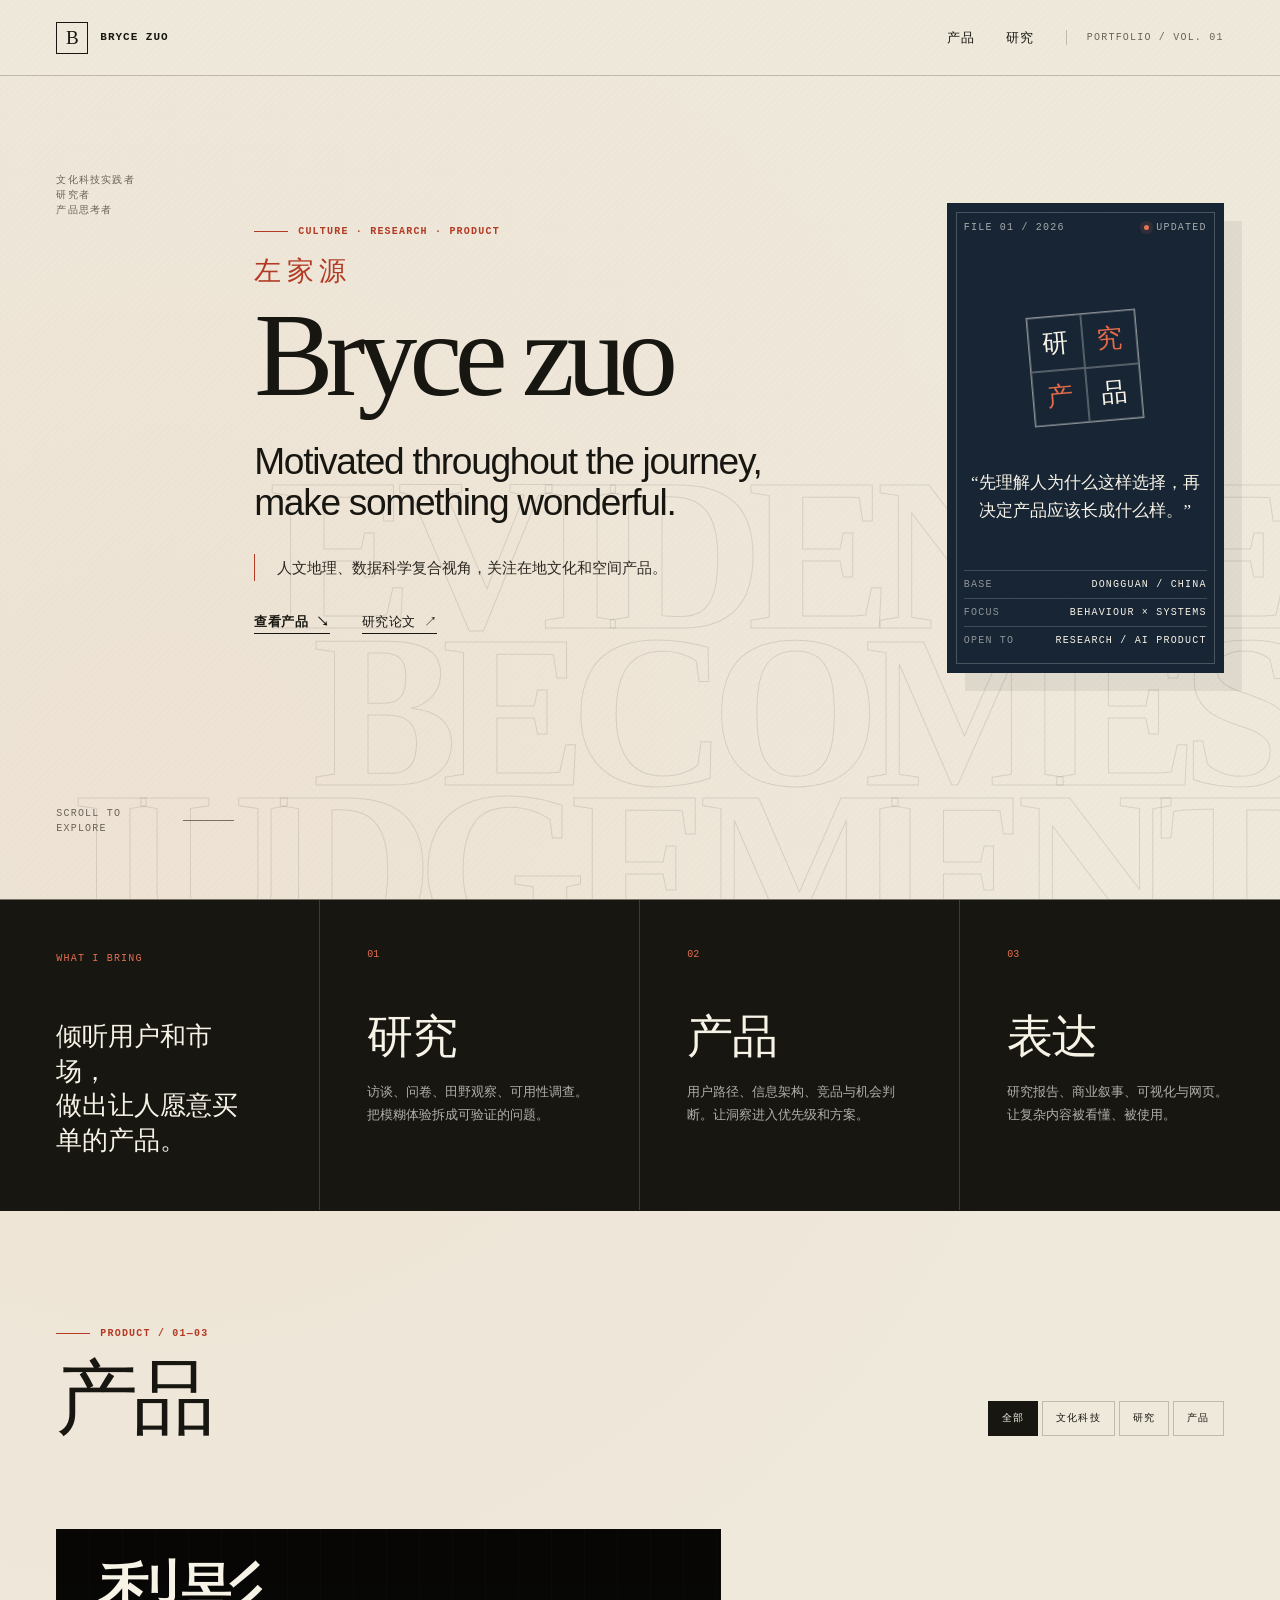
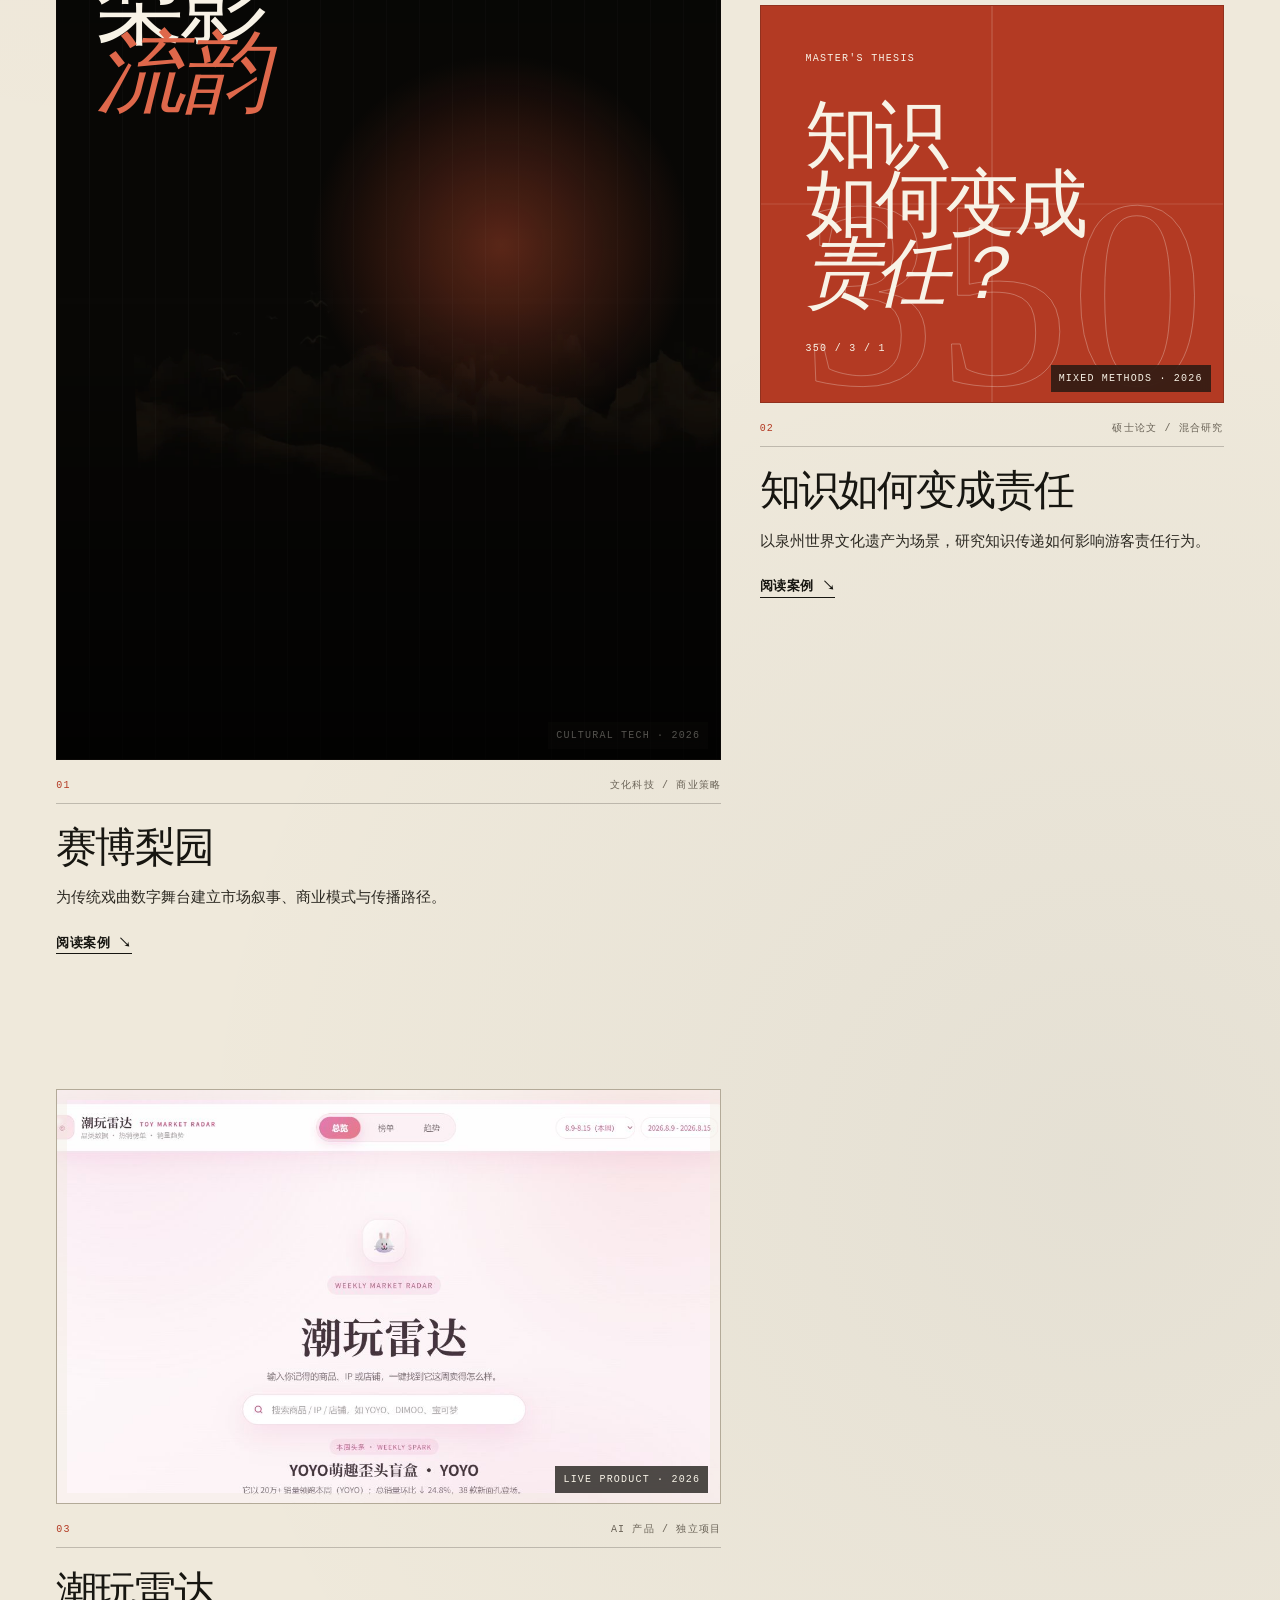
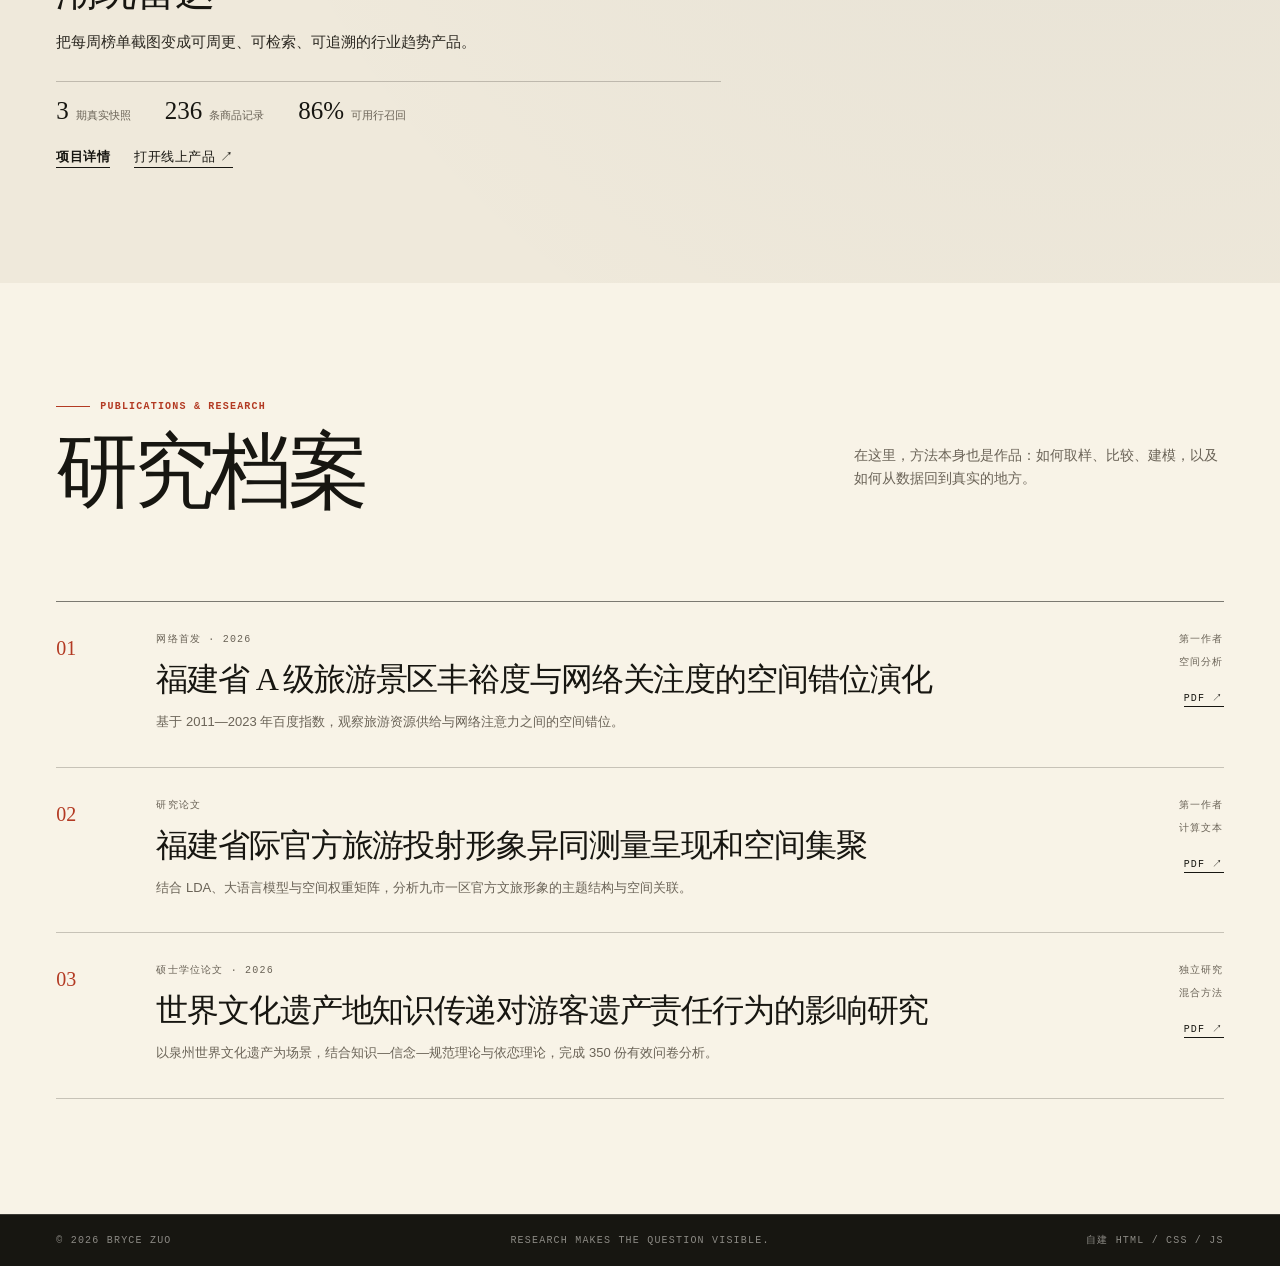
==== commit b53b6df1: "Update index.html" ====
--- a/index.html
+++ b/index.html
@@ -39,8 +39,8 @@
         <div class="hero-copy">
           <p class="eyebrow reveal">CULTURE · RESEARCH · PRODUCT</p>
           <h1 id="hero-title" class="hero-title">
-            <span class="hero-cn reveal" style="display:block; margin-bottom:16px; font-family:var(--serif); font-size:clamp(1.25rem,2.1vw,1.95rem); font-weight:500; letter-spacing:0.2em; color:var(--accent);">左家源</span>
-            <span class="hero-name reveal">Bryce zuo</span>
+            <span class="hero-cn" style="display:block; margin-bottom:16px; font-family:var(--serif); font-size:clamp(1.25rem,2.1vw,1.95rem); font-weight:500; letter-spacing:0.2em; color:var(--accent);">左家源</span>
+            <span class="hero-name">Bryce zuo</span>
             <em class="reveal">Motivated throughout the journey,<br>make something wonderful.</em>
           </h1>
           <p class="hero-summary reveal">人文地理、数据科学复合视角，关注在地文化和空间产品。</p>
@@ -63,7 +63,7 @@
           </div>
           <p class="dossier-quote">“先理解人为什么这样选择，再决定产品应该长成什么样。”</p>
           <dl class="dossier-facts">
-            <div><dt>BASE</dt><dd>FUZHOU / CHINA</dd></div>
+            <div><dt>BASE</dt><dd>DONGGUAN / CHINA</dd></div>
             <div><dt>FOCUS</dt><dd>BEHAVIOUR × SYSTEMS</dd></div>
             <div><dt>OPEN TO</dt><dd>RESEARCH / AI PRODUCT</dd></div>
           </dl>
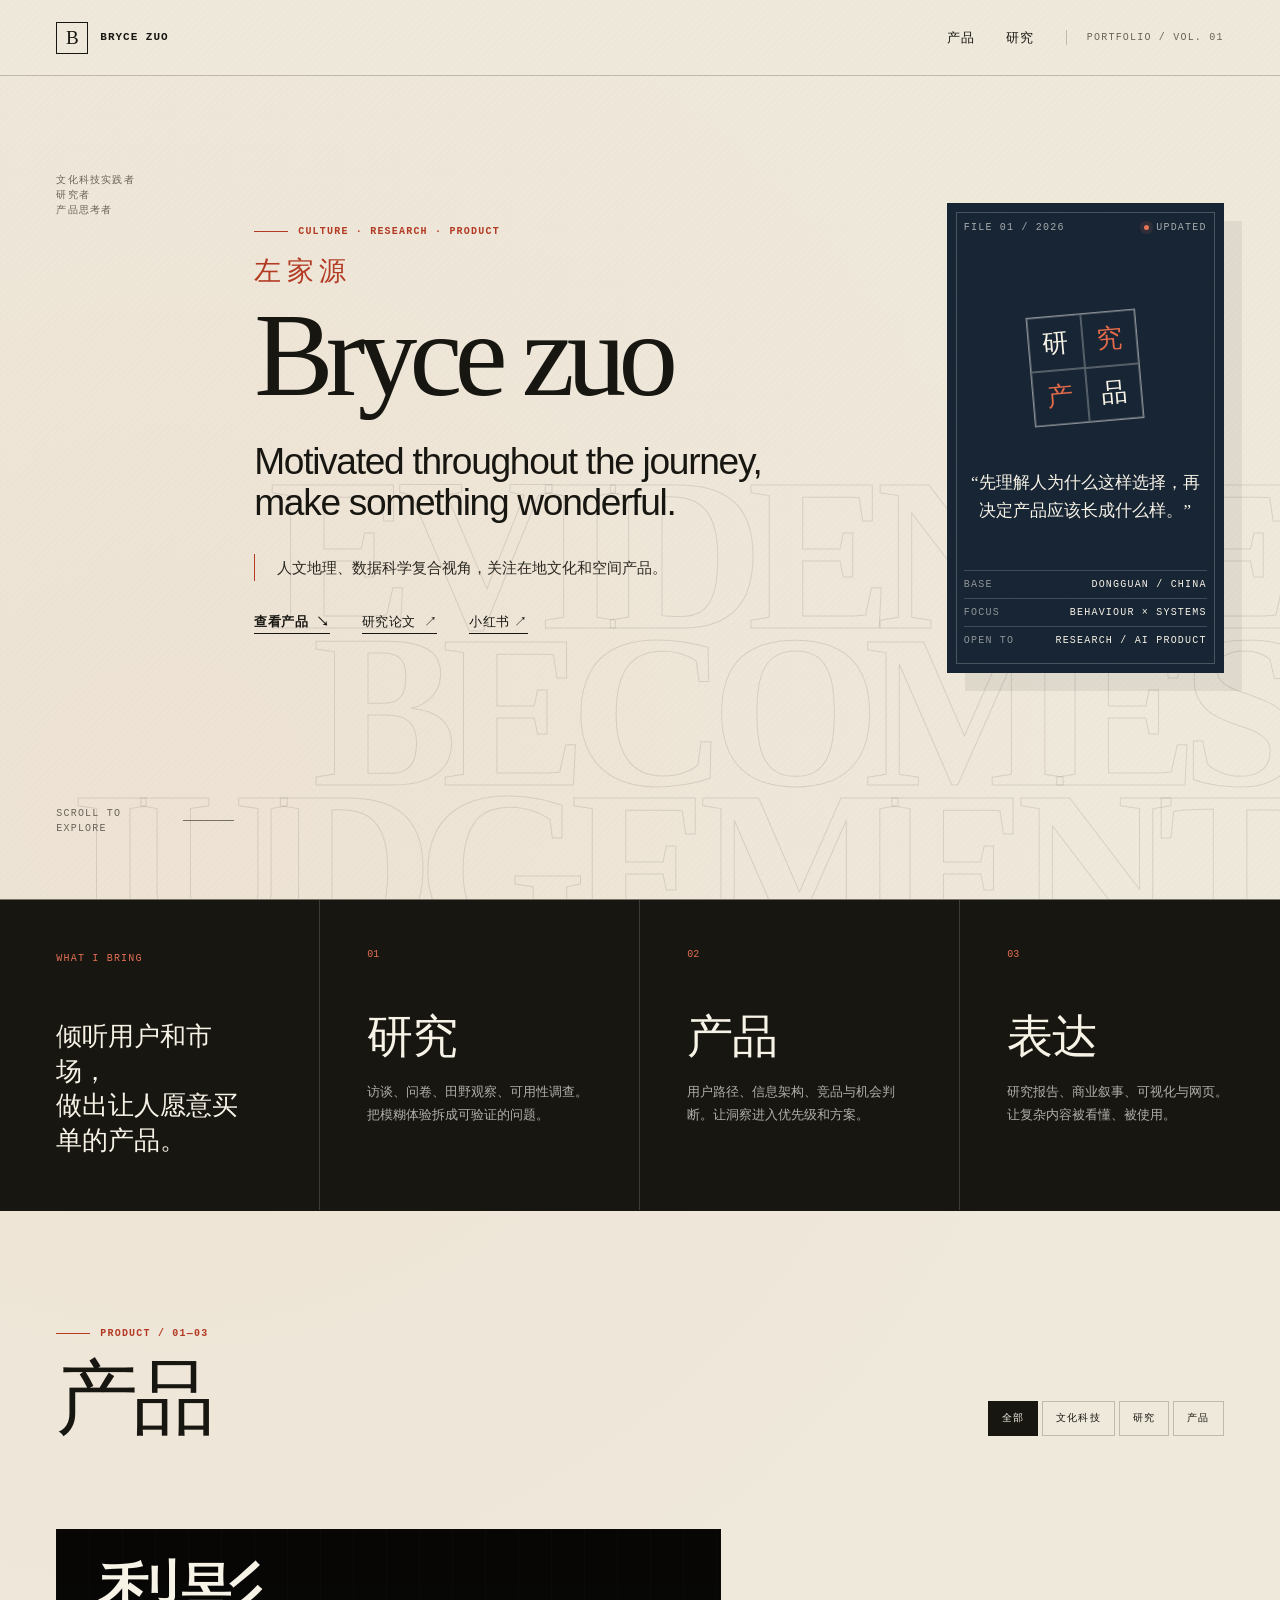
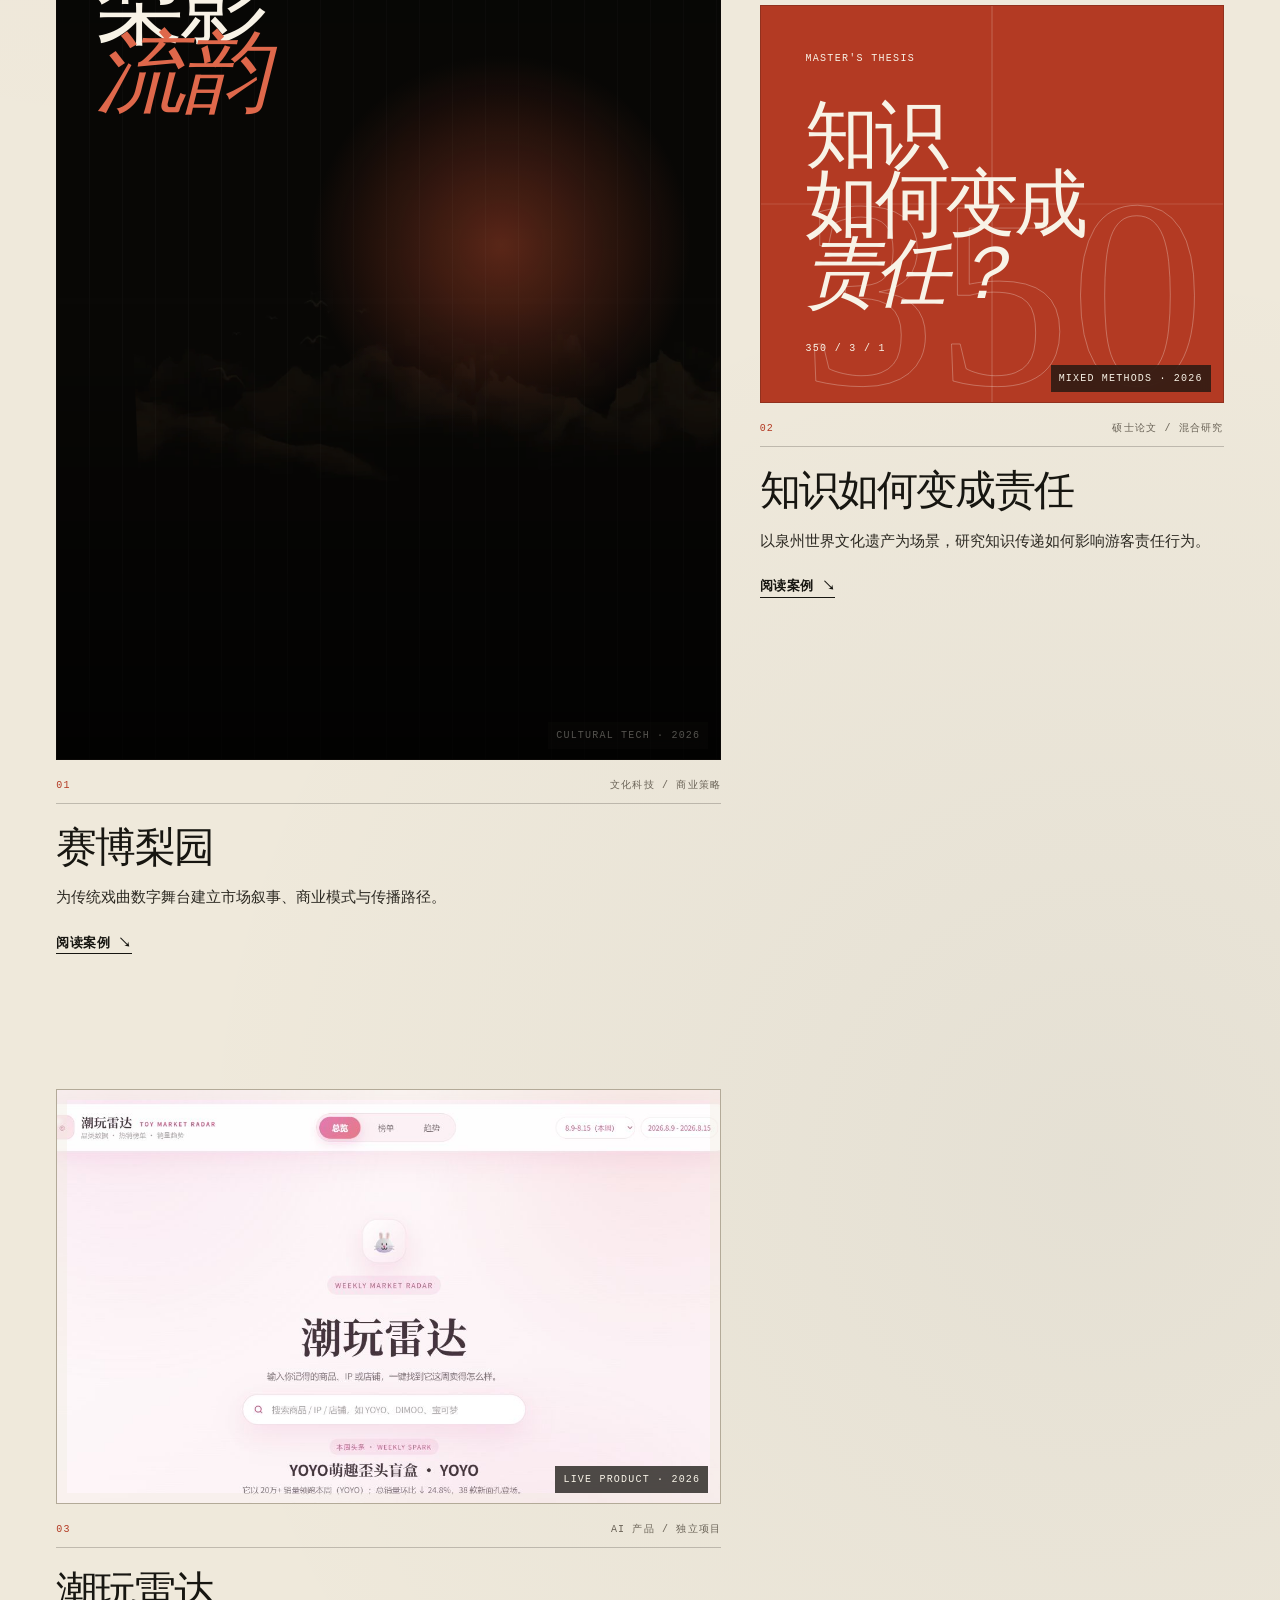
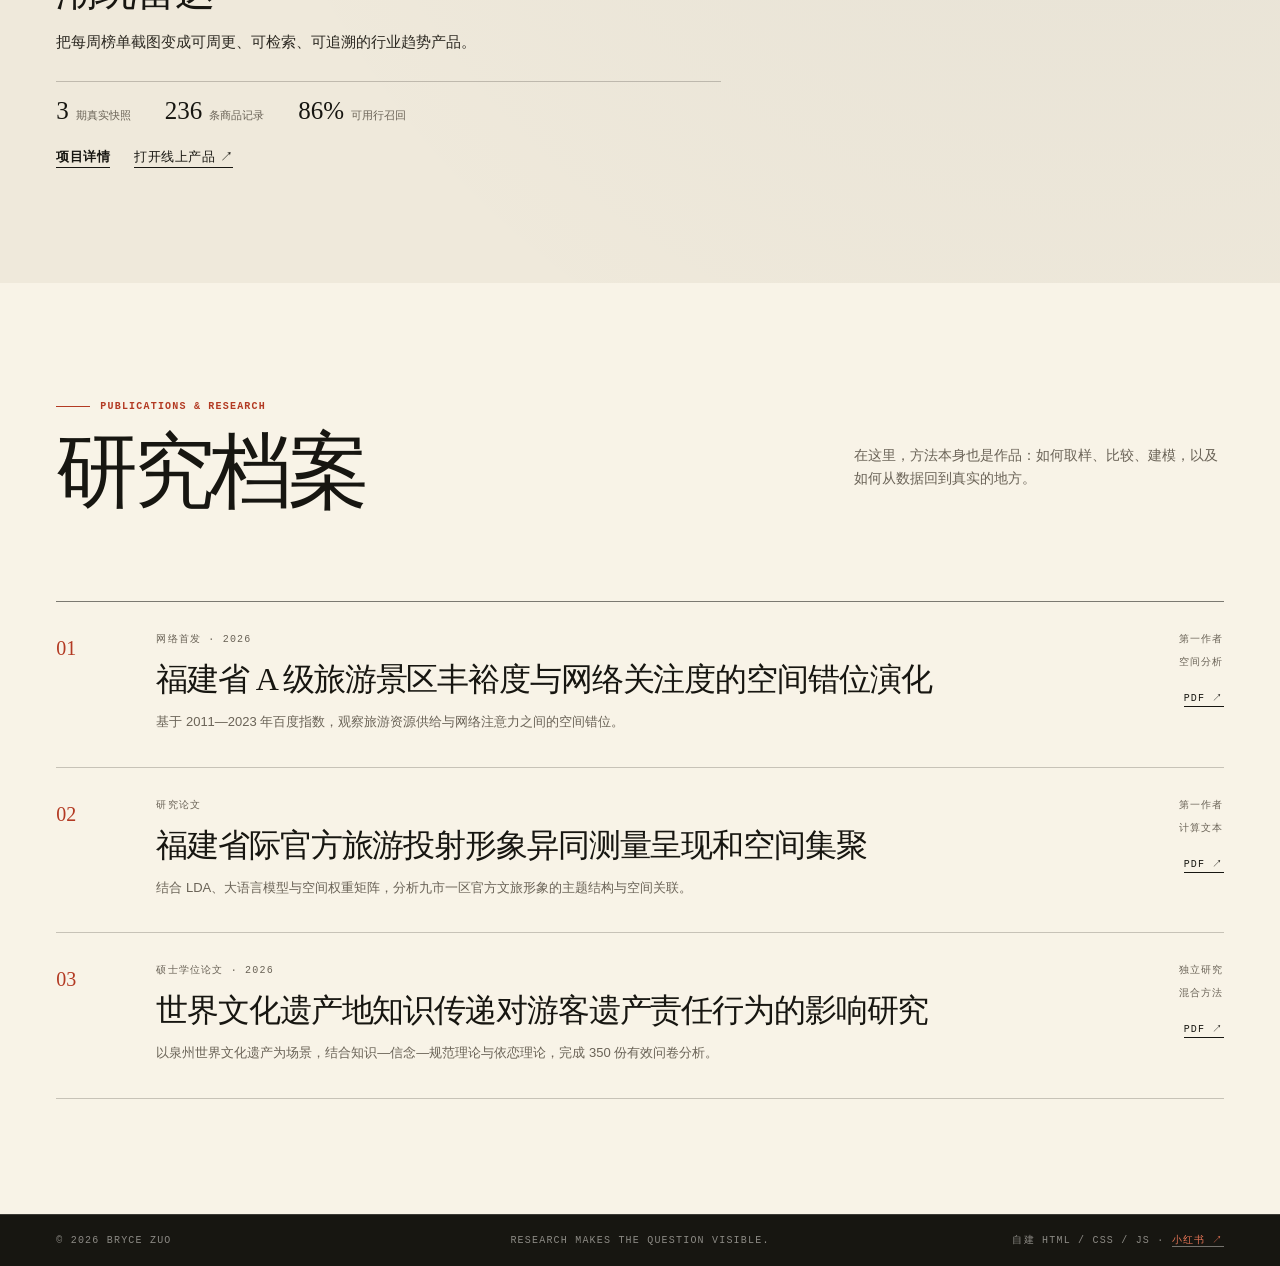
==== commit 9be094fd: "Update index.html" ====
--- a/index.html
+++ b/index.html
@@ -47,6 +47,7 @@
           <div class="hero-actions reveal">
             <a class="text-link text-link--strong" href="#work">查看产品 <span aria-hidden="true">↘</span></a>
             <a class="text-link" href="#research">研究论文 <span aria-hidden="true">↗</span></a>
+            <a class="text-link" href="https://www.xiaohongshu.com/user/profile/6616721c0000000007007311?xsec_token=YBa5piSva-s-7oCNR5kaIhegmc93HOgtj8Fetky7ZOaOg%3D&xsec_source=app_share&xhsshare=&shareRedId=ODwzNjo3NUw2NzUyOTgwNjY6OTc7ODc6&apptime=1792510719&share_id=c73b0089aa9844a783f1ba9cec9dd0a1&share_channel=copy_link" target="_blank" rel="noreferrer">小红书 ↗</a>
           </div>
         </div>
 
@@ -239,7 +240,7 @@
   <footer class="site-footer">
     <span>© <span id="year">2026</span> BRYCE ZUO</span>
     <span>RESEARCH MAKES THE QUESTION VISIBLE.</span>
-    <span>自建 HTML / CSS / JS</span>
+    <span>自建 HTML / CSS / JS · <a href="https://www.xiaohongshu.com/user/profile/6616721c0000000007007311?xsec_token=YBa5piSva-s-7oCNR5kaIhegmc93HOgtj8Fetky7ZOaOg%3D&amp;xsec_source=app_share&amp;xhsshare=&amp;shareRedId=ODwzNjo3NUw2NzUyOTgwNjY6OTc7ODc6&amp;apptime=1792510719&amp;share_id=c73b0089aa9844a783f1ba9cec9dd0a1&amp;share_channel=copy_link" target="_blank" rel="noreferrer" style="color:#e67556;border-bottom:1px solid rgba(255,253,247,0.4);">小红书 ↗</a></span>
   </footer>
 
   <script src="assets/script.js"></script>
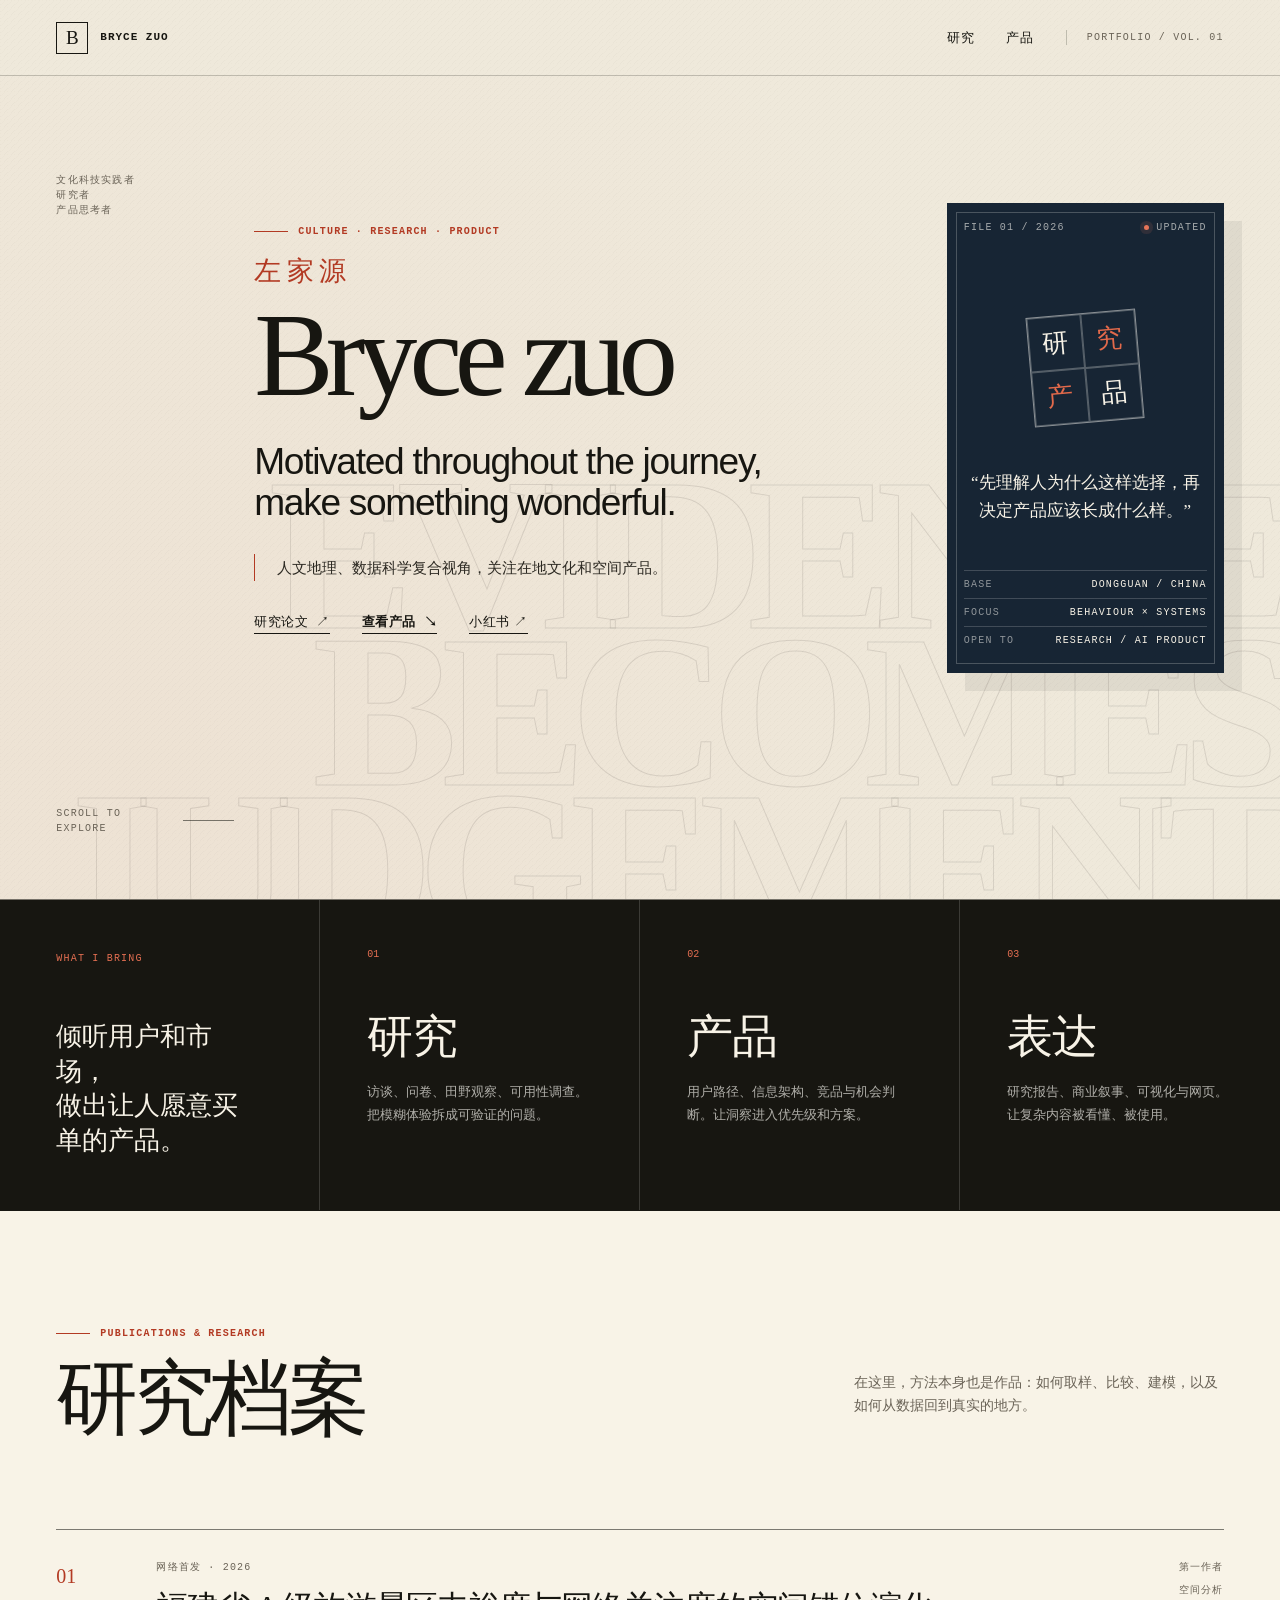
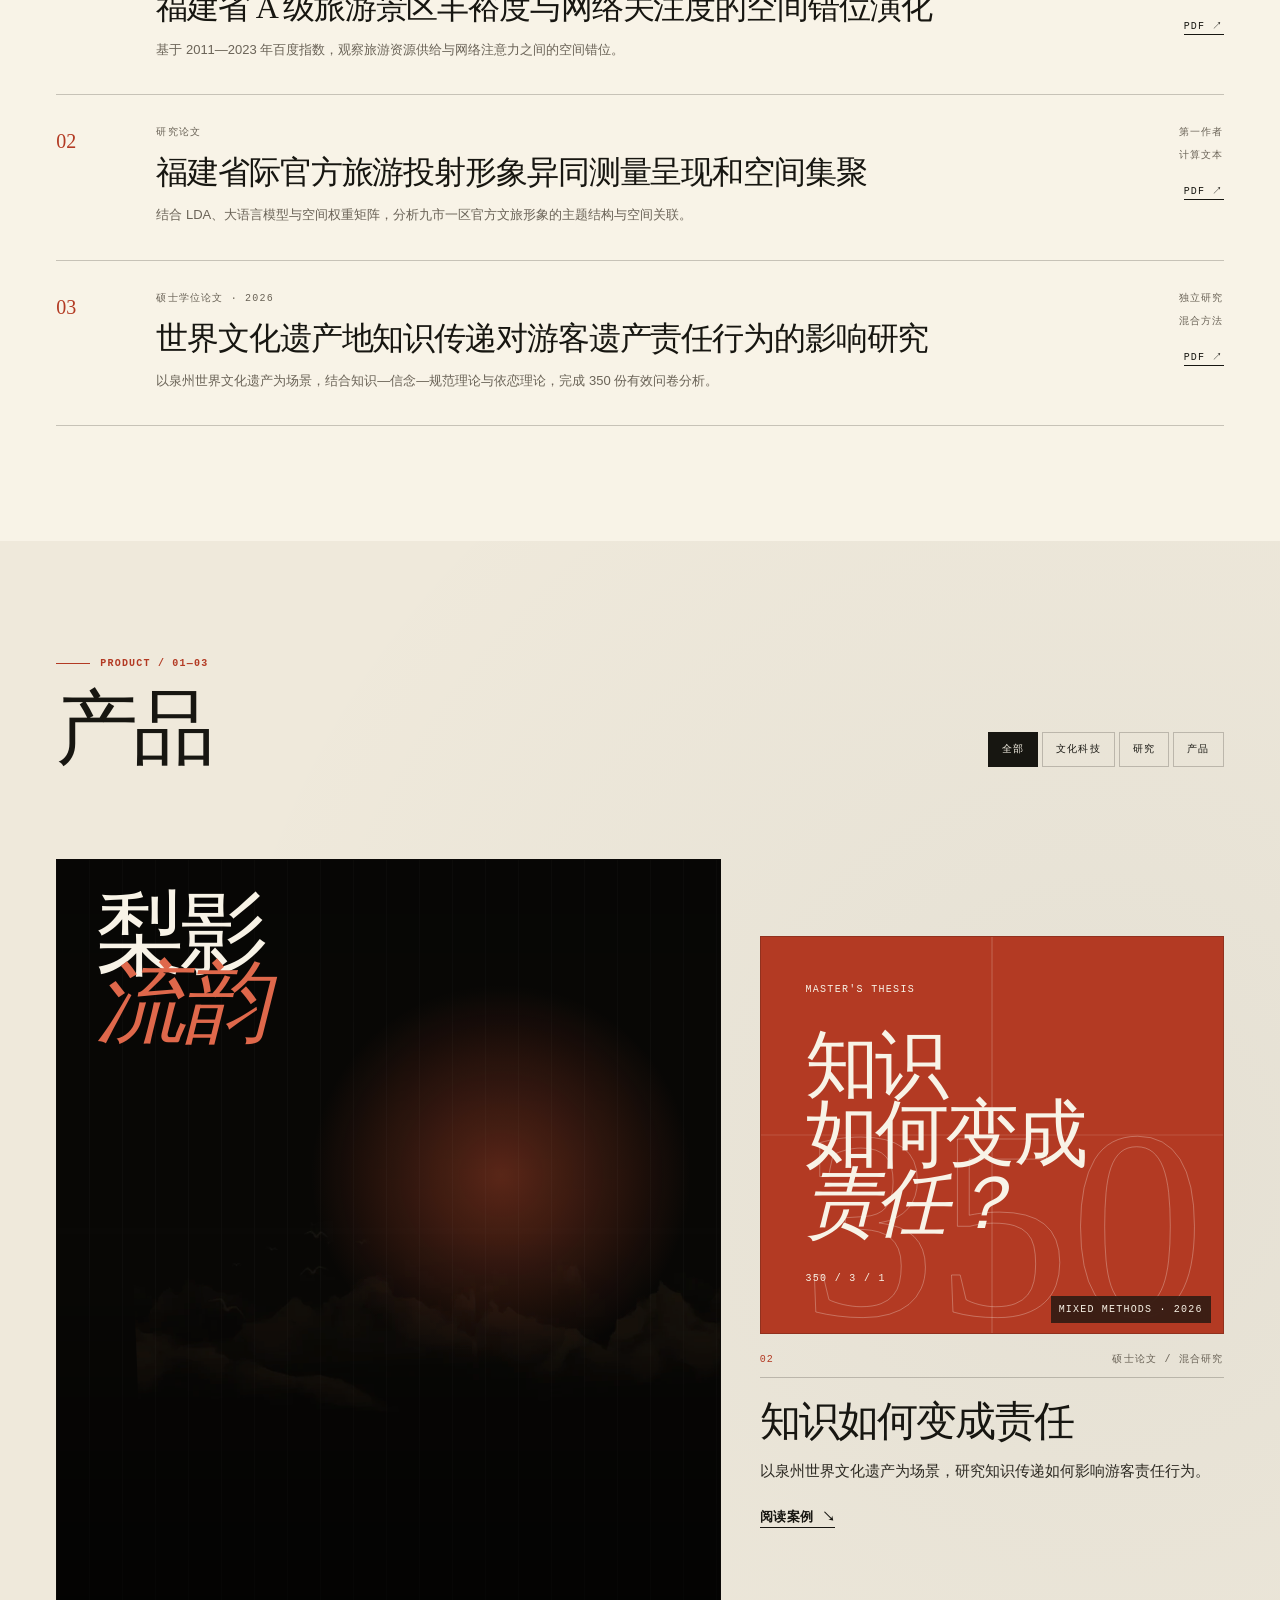
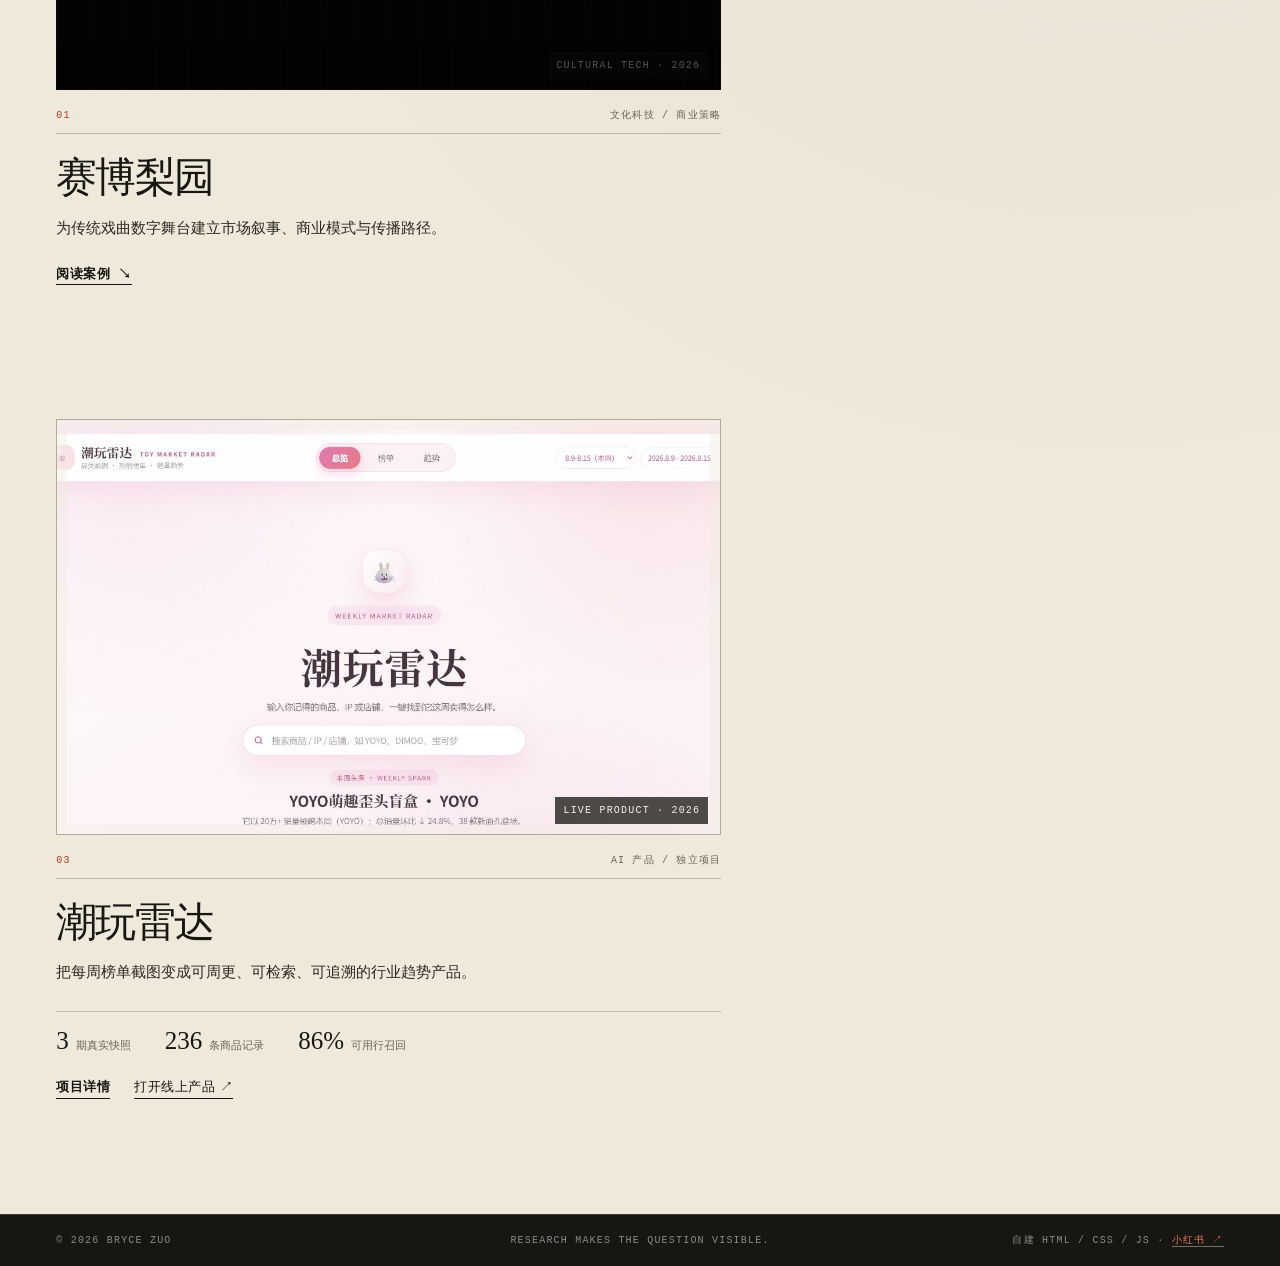
==== commit 12b0ea6b: "Update index.html" ====
--- a/index.html
+++ b/index.html
@@ -22,8 +22,8 @@
       <span class="menu-icon" aria-hidden="true"></span>
     </button>
     <nav class="site-nav" id="site-nav" aria-label="主导航">
+      <a href="#research">研究</a>
       <a href="#work">产品</a>
-      <a href="#research">研究</a>
     </nav>
     <p class="header-index" aria-hidden="true">PORTFOLIO / VOL. 01</p>
   </header>
@@ -45,8 +45,8 @@
           </h1>
           <p class="hero-summary reveal">人文地理、数据科学复合视角，关注在地文化和空间产品。</p>
           <div class="hero-actions reveal">
+            <a class="text-link" href="#research">研究论文 <span aria-hidden="true">↗</span></a>
             <a class="text-link text-link--strong" href="#work">查看产品 <span aria-hidden="true">↘</span></a>
-            <a class="text-link" href="#research">研究论文 <span aria-hidden="true">↗</span></a>
             <a class="text-link" href="https://www.xiaohongshu.com/user/profile/6616721c0000000007007311?xsec_token=YBa5piSva-s-7oCNR5kaIhegmc93HOgtj8Fetky7ZOaOg%3D&xsec_source=app_share&xhsshare=&shareRedId=ODwzNjo3NUw2NzUyOTgwNjY6OTc7ODc6&apptime=1792510719&share_id=c73b0089aa9844a783f1ba9cec9dd0a1&share_channel=copy_link" target="_blank" rel="noreferrer">小红书 ↗</a>
           </div>
         </div>
@@ -102,6 +102,57 @@
       </ol>
     </section>
 
+    <section class="research-section" id="research" aria-labelledby="research-title">
+      <div class="section-head section-head--research">
+        <div>
+          <p class="eyebrow reveal">PUBLICATIONS & RESEARCH</p>
+          <h2 id="research-title" class="section-title reveal">研究档案</h2>
+        </div>
+        <p class="section-deck reveal">在这里，方法本身也是作品：如何取样、比较、建模，以及如何从数据回到真实的地方。</p>
+      </div>
+      <div class="research-list">
+        <article class="research-item reveal">
+          <span class="research-no">01</span>
+          <div class="research-main">
+            <p class="research-status">网络首发 · 2026</p>
+            <h3>福建省 A 级旅游景区丰裕度与网络关注度的空间错位演化</h3>
+            <p>基于 2011—2023 年百度指数，观察旅游资源供给与网络注意力之间的空间错位。</p>
+          </div>
+          <div class="research-meta">
+            <span>第一作者</span>
+            <span>空间分析</span>
+            <a href="assets/docs/spatial-mismatch-paper.pdf" target="_blank">PDF ↗</a>
+          </div>
+        </article>
+        <article class="research-item reveal">
+          <span class="research-no">02</span>
+          <div class="research-main">
+            <p class="research-status">研究论文</p>
+            <h3>福建省际官方旅游投射形象异同测量呈现和空间集聚</h3>
+            <p>结合 LDA、大语言模型与空间权重矩阵，分析九市一区官方文旅形象的主题结构与空间关联。</p>
+          </div>
+          <div class="research-meta">
+            <span>第一作者</span>
+            <span>计算文本</span>
+            <a href="assets/docs/tourism-image-paper.pdf" target="_blank">PDF ↗</a>
+          </div>
+        </article>
+        <article class="research-item reveal">
+          <span class="research-no">03</span>
+          <div class="research-main">
+            <p class="research-status">硕士学位论文 · 2026</p>
+            <h3>世界文化遗产地知识传递对游客遗产责任行为的影响研究</h3>
+            <p>以泉州世界文化遗产为场景，结合知识—信念—规范理论与依恋理论，完成 350 份有效问卷分析。</p>
+          </div>
+          <div class="research-meta">
+            <span>独立研究</span>
+            <span>混合方法</span>
+            <a href="assets/docs/local-knowledge-paper.pdf" target="_blank">PDF ↗</a>
+          </div>
+        </article>
+      </div>
+    </section>
+
     <section class="work-section" id="work" aria-labelledby="work-title">
       <div class="section-head">
         <div>
@@ -184,57 +235,6 @@
       </div>
     </section>
 
-    <section class="research-section" id="research" aria-labelledby="research-title">
-      <div class="section-head section-head--research">
-        <div>
-          <p class="eyebrow reveal">PUBLICATIONS & RESEARCH</p>
-          <h2 id="research-title" class="section-title reveal">研究档案</h2>
-        </div>
-        <p class="section-deck reveal">在这里，方法本身也是作品：如何取样、比较、建模，以及如何从数据回到真实的地方。</p>
-      </div>
-      <div class="research-list">
-        <article class="research-item reveal">
-          <span class="research-no">01</span>
-          <div class="research-main">
-            <p class="research-status">网络首发 · 2026</p>
-            <h3>福建省 A 级旅游景区丰裕度与网络关注度的空间错位演化</h3>
-            <p>基于 2011—2023 年百度指数，观察旅游资源供给与网络注意力之间的空间错位。</p>
-          </div>
-          <div class="research-meta">
-            <span>第一作者</span>
-            <span>空间分析</span>
-            <a href="assets/docs/spatial-mismatch-paper.pdf" target="_blank">PDF ↗</a>
-          </div>
-        </article>
-        <article class="research-item reveal">
-          <span class="research-no">02</span>
-          <div class="research-main">
-            <p class="research-status">研究论文</p>
-            <h3>福建省际官方旅游投射形象异同测量呈现和空间集聚</h3>
-            <p>结合 LDA、大语言模型与空间权重矩阵，分析九市一区官方文旅形象的主题结构与空间关联。</p>
-          </div>
-          <div class="research-meta">
-            <span>第一作者</span>
-            <span>计算文本</span>
-            <a href="assets/docs/tourism-image-paper.pdf" target="_blank">PDF ↗</a>
-          </div>
-        </article>
-        <article class="research-item reveal">
-          <span class="research-no">03</span>
-          <div class="research-main">
-            <p class="research-status">硕士学位论文 · 2026</p>
-            <h3>世界文化遗产地知识传递对游客遗产责任行为的影响研究</h3>
-            <p>以泉州世界文化遗产为场景，结合知识—信念—规范理论与依恋理论，完成 350 份有效问卷分析。</p>
-          </div>
-          <div class="research-meta">
-            <span>独立研究</span>
-            <span>混合方法</span>
-            <a href="assets/docs/local-knowledge-paper.pdf" target="_blank">PDF ↗</a>
-          </div>
-        </article>
-      </div>
-    </section>
-
   </main>
 
   <footer class="site-footer">
